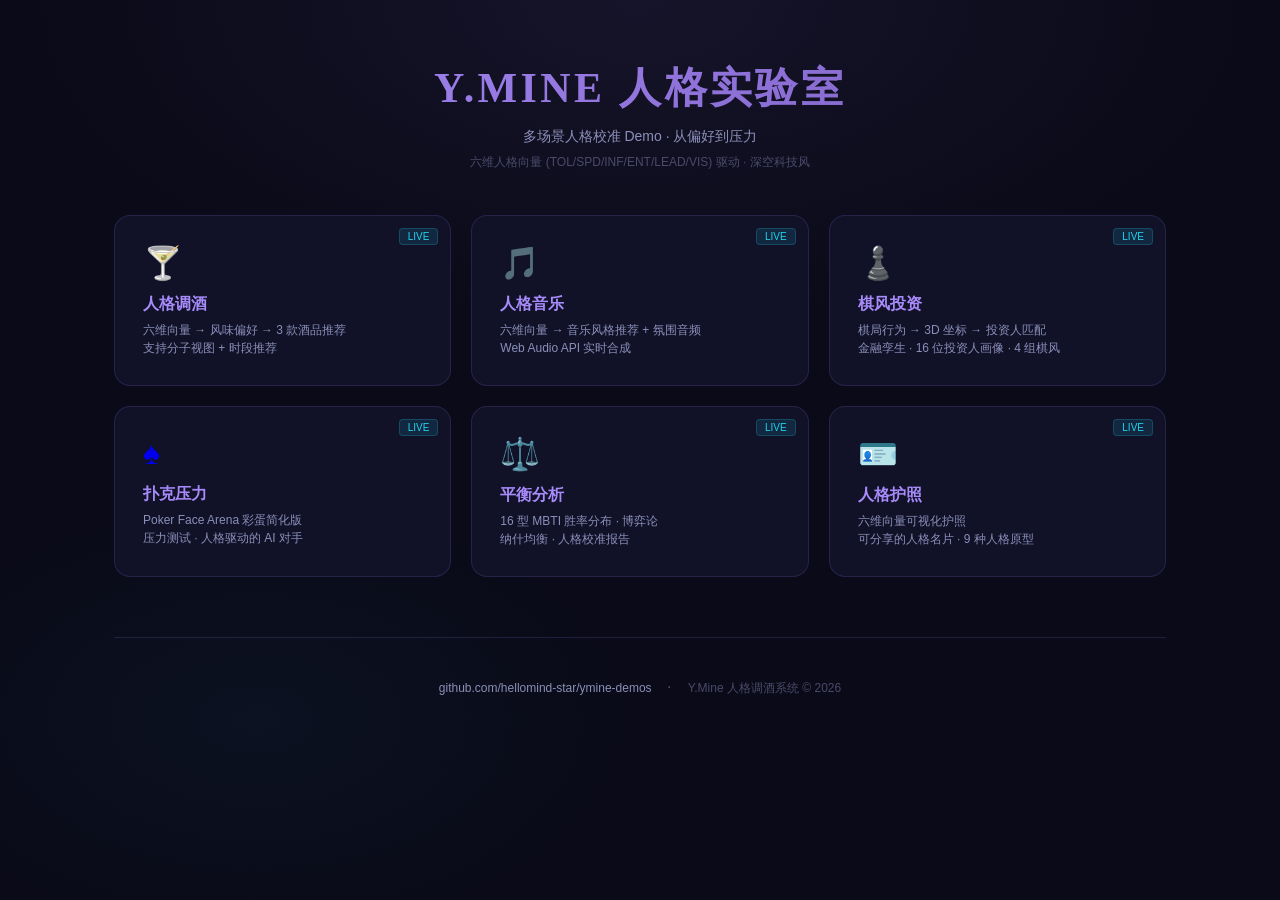
==== index.html @ 880fefec "feat: Y.MINE 人格实验室 Demo 层 — 6 个 Demo 完整实现" ====
<!DOCTYPE html>
<html lang="zh-CN">
<head>
  <meta charset="UTF-8">
  <meta name="viewport" content="width=device-width, initial-scale=1.0">
  <title>Y.MINE 人格实验室</title>
  <link rel="stylesheet" href="shared/styles.css">
  <style>
    .hero {
      text-align: center;
      padding: 60px 0 40px;
    }
    .hero h1 {
      font-family: var(--font-display);
      font-size: 42px;
      letter-spacing: 0.08em;
      margin-bottom: 12px;
    }
    .hero p {
      color: var(--text-secondary);
      font-size: 14px;
      margin-bottom: 4px;
    }
    .demos-grid {
      display: grid;
      grid-template-columns: repeat(3, 1fr);
      gap: 20px;
      padding: 0 0 60px;
    }
    @media (max-width: 768px) {
      .demos-grid { grid-template-columns: 1fr; }
      .hero h1 { font-size: 28px; }
    }
    @media (min-width: 769px) and (max-width: 1024px) {
      .demos-grid { grid-template-columns: repeat(2, 1fr); }
    }
    .demo-card {
      display: block;
      text-decoration: none;
      padding: 28px;
      border-radius: var(--radius-lg);
      background: var(--bg-card);
      border: 1px solid var(--border);
      transition: all var(--transition);
      position: relative;
      overflow: hidden;
      animation: fadeIn 0.5s ease-out;
    }
    .demo-card:hover {
      border-color: var(--purple);
      transform: translateY(-2px);
      box-shadow: 0 8px 24px rgba(167, 139, 250, 0.12);
    }
    .demo-card::before {
      content: '';
      position: absolute;
      top: 0; left: 0; right: 0;
      height: 2px;
      background: linear-gradient(90deg, transparent, var(--purple), transparent);
      opacity: 0;
      transition: opacity var(--transition);
    }
    .demo-card:hover::before { opacity: 1; }
    .demo-card.coming-soon {
      opacity: 0.5;
      pointer-events: none;
    }
    .demo-card .emoji {
      font-size: 32px;
      margin-bottom: 12px;
      display: block;
    }
    .demo-card h3 {
      font-size: 16px;
      margin-bottom: 6px;
      color: var(--purple);
    }
    .demo-card .desc {
      font-size: 12px;
      color: var(--text-secondary);
      line-height: 1.5;
    }
    .demo-card .badge {
      position: absolute;
      top: 12px;
      right: 12px;
      font-size: 10px;
      padding: 2px 8px;
      border-radius: 4px;
      background: rgba(167, 139, 250, 0.12);
      color: var(--purple);
      border: 1px solid rgba(167, 139, 250, 0.2);
    }
    .demo-card .badge-live {
      background: rgba(34, 211, 238, 0.12);
      color: var(--cyan);
      border-color: rgba(34, 211, 238, 0.2);
    }
    footer {
      text-align: center;
      padding: 40px 0;
      border-top: 1px solid var(--border);
    }
    footer a {
      color: var(--text-secondary);
      font-size: 12px;
      text-decoration: none;
      transition: color var(--transition);
    }
    footer a:hover { color: var(--purple); }
  </style>
</head>
<body>
  <div class="container">
    <!-- Hero -->
    <div class="hero">
      <h1 class="text-purple">Y.MINE 人格实验室</h1>
      <p>多场景人格校准 Demo · 从偏好到压力</p>
      <p style="color:var(--text-muted);font-size:12px;margin-top:8px;">
        六维人格向量 (TOL/SPD/INF/ENT/LEAD/VIS) 驱动 · 深空科技风
      </p>
    </div>

    <!-- Demo 网格 -->
    <div class="demos-grid">
      <!-- 人格调酒 · P0 已完成 -->
      <a href="cocktail/" class="demo-card">
        <span class="emoji">🍸</span>
        <span class="badge badge-live">LIVE</span>
        <h3>人格调酒</h3>
        <p class="desc">六维向量 → 风味偏好 → 3 款酒品推荐<br>支持分子视图 + 时段推荐</p>
      </a>

      <!-- 人格音乐 · P0 已完成 -->
      <a href="music/" class="demo-card">
        <span class="emoji">🎵</span>
        <span class="badge badge-live">LIVE</span>
        <h3>人格音乐</h3>
        <p class="desc">六维向量 → 音乐风格推荐 + 氛围音频<br>Web Audio API 实时合成</p>
      </a>

      <!-- 棋风投资 -->
      <a href="chess/" class="demo-card">
        <span class="emoji">♟️</span>
        <span class="badge badge-live">LIVE</span>
        <h3>棋风投资</h3>
        <p class="desc">棋局行为 → 3D 坐标 → 投资人匹配<br>金融孪生 · 16 位投资人画像 · 4 组棋风</p>
      </a>

      <!-- 扑克压力 -->
      <a href="poker/" class="demo-card">
        <span class="emoji">♠️</span>
        <span class="badge badge-live">LIVE</span>
        <h3>扑克压力</h3>
        <p class="desc">Poker Face Arena 彩蛋简化版<br>压力测试 · 人格驱动的 AI 对手</p>
      </a>

      <!-- 平衡分析 -->
      <a href="balance/" class="demo-card">
        <span class="emoji">⚖️</span>
        <span class="badge badge-live">LIVE</span>
        <h3>平衡分析</h3>
        <p class="desc">16 型 MBTI 胜率分布 · 博弈论<br>纳什均衡 · 人格校准报告</p>
      </a>

      <!-- 人格护照 -->
      <a href="passport/" class="demo-card">
        <span class="emoji">🪪</span>
        <span class="badge badge-live">LIVE</span>
        <h3>人格护照</h3>
        <p class="desc">六维向量可视化护照<br>可分享的人格名片 · 9 种人格原型</p>
      </a>
    </div>

    <footer>
      <a href="https://hellomind-star.github.io/ymine-demos/" target="_blank" rel="noopener">
        github.com/hellomind-star/ymine-demos
      </a>
      <span style="color:var(--text-muted);margin:0 12px;">·</span>
      <span style="color:var(--text-muted);font-size:12px;">Y.Mine 人格调酒系统 © 2026</span>
    </footer>
  </div>
</body>
</html>
---- shared/styles.css ----
/* ═════════════════════════════════════════════════════════
   Y.Mine Demos · 全局样式
   深空科技风 · 深空紫 #0a0a18 · 紫 #A78BFA · 霓虹青 #22D3EE · 琥珀金 #FBBF24
   ═════════════════════════════════════════════════════════ */

:root {
  /* 品牌色 */
  --bg-deep: #0a0a18;
  --bg-card: #111128;
  --bg-card-hover: #1a1a3a;
  --purple: #A78BFA;
  --purple-dim: #7C5FBF;
  --purple-dark: #2D1B4E;
  --cyan: #22D3EE;
  --cyan-dim: #0E7490;
  --gold: #FBBF24;
  --gold-dim: #B45309;
  --text-primary: #E8E6FF;
  --text-secondary: #8B8FB8;
  --text-muted: #4A4A6A;
  --border: rgba(167, 139, 250, 0.15);
  --border-gold: rgba(251, 191, 36, 0.25);
  --border-cyan: rgba(34, 211, 238, 0.2);

  /* 字体 */
  --font-display: 'Georgia', 'Noto Serif SC', serif;
  --font-mono: 'SF Mono', 'Fira Code', 'Consolas', monospace;

  /* 间距 */
  --space-xs: 4px;
  --space-sm: 8px;
  --space-md: 16px;
  --space-lg: 24px;
  --space-xl: 40px;

  /* 圆角 */
  --radius-sm: 8px;
  --radius-md: 12px;
  --radius-lg: 16px;
  --radius-xl: 24px;

  /* 过渡 */
  --transition: 0.3s cubic-bezier(0.4, 0, 0.2, 1);
}

* { box-sizing: border-box; margin: 0; padding: 0; }

html, body {
  height: 100%;
  background: var(--bg-deep);
  color: var(--text-primary);
  font-family: -apple-system, BlinkMacSystemFont, 'Segoe UI', 'PingFang SC', 'Microsoft YaHei', sans-serif;
  -webkit-font-smoothing: antialiased;
  overflow-x: hidden;
}

body {
  background: radial-gradient(ellipse 80% 60% at 50% 0%, rgba(167, 139, 250, 0.08) 0%, transparent 60%),
              radial-gradient(ellipse 60% 50% at 20% 80%, rgba(34, 211, 238, 0.04) 0%, transparent 50%),
              var(--bg-deep);
  background-attachment: fixed;
}

/* 滚动条 */
::-webkit-scrollbar { width: 5px; height: 5px; }
::-webkit-scrollbar-track { background: transparent; }
::-webkit-scrollbar-thumb { background: rgba(167, 139, 250, 0.3); border-radius: 3px; }
::-webkit-scrollbar-thumb:hover { background: rgba(167, 139, 250, 0.5); }

::selection { background: rgba(167, 139, 250, 0.3); color: #fff; }

/* ═════════════════════════════════════════════════════════
   通用组件
   ═════════════════════════════════════════════════════════ */

.container {
  max-width: 1100px;
  margin: 0 auto;
  padding: 0 var(--space-lg);
}

/* 磨砂玻璃卡片 */
.glass {
  background: linear-gradient(135deg, rgba(17, 17, 40, 0.8) 0%, rgba(10, 10, 24, 0.9) 100%);
  backdrop-filter: blur(12px) saturate(120%);
  -webkit-backdrop-filter: blur(12px) saturate(120%);
  border: 1px solid var(--border);
  border-radius: var(--radius-lg);
  box-shadow: 0 8px 32px rgba(0, 0, 0, 0.4), inset 0 1px 0 rgba(255, 255, 255, 0.03);
}

.glass-gold {
  border-color: var(--border-gold);
  box-shadow: 0 8px 32px rgba(0, 0, 0, 0.5), 0 0 20px rgba(251, 191, 36, 0.08), inset 0 1px 0 rgba(251, 191, 36, 0.08);
}

/* 按钮 */
.btn {
  display: inline-flex;
  align-items: center;
  justify-content: center;
  gap: var(--space-sm);
  padding: 10px 20px;
  border: 1px solid var(--border);
  border-radius: var(--radius-md);
  background: var(--bg-card);
  color: var(--text-primary);
  font-size: 13px;
  cursor: pointer;
  transition: all var(--transition);
  text-decoration: none;
  user-select: none;
}
.btn:hover {
  border-color: var(--purple);
  background: rgba(167, 139, 250, 0.1);
  box-shadow: 0 0 16px rgba(167, 139, 250, 0.15);
}
.btn-primary {
  background: linear-gradient(135deg, rgba(167, 139, 250, 0.2) 0%, rgba(167, 139, 250, 0.08) 100%);
  border-color: var(--purple);
  color: var(--purple);
}
.btn-primary:hover {
  background: rgba(167, 139, 250, 0.25);
  box-shadow: 0 0 20px rgba(167, 139, 250, 0.25);
}
.btn-gold {
  background: linear-gradient(135deg, rgba(251, 191, 36, 0.15) 0%, rgba(251, 191, 36, 0.05) 100%);
  border-color: var(--gold);
  color: var(--gold);
}
.btn-gold:hover {
  background: rgba(251, 191, 36, 0.2);
  box-shadow: 0 0 20px rgba(251, 191, 36, 0.2);
}

/* 标签 */
.tag {
  display: inline-block;
  padding: 2px 10px;
  border-radius: 999px;
  font-size: 11px;
  border: 1px solid var(--border);
  background: rgba(167, 139, 250, 0.08);
  color: var(--text-secondary);
}
.tag-gold { border-color: rgba(251, 191, 36, 0.3); color: var(--gold); background: rgba(251, 191, 36, 0.08); }
.tag-cyan { border-color: rgba(34, 211, 238, 0.3); color: var(--cyan); background: rgba(34, 211, 238, 0.08); }

/* 滑动条 */
input[type="range"] {
  -webkit-appearance: none;
  appearance: none;
  width: 100%;
  height: 4px;
  border-radius: 2px;
  background: linear-gradient(90deg, var(--purple-dim), var(--purple));
  outline: none;
  cursor: pointer;
}
input[type="range"]::-webkit-slider-thumb {
  -webkit-appearance: none;
  width: 16px; height: 16px;
  border-radius: 50%;
  background: var(--purple);
  border: 2px solid var(--bg-deep);
  box-shadow: 0 0 10px rgba(167, 139, 250, 0.5);
  cursor: pointer;
  transition: transform 0.15s;
}
input[type="range"]::-webkit-slider-thumb:hover { transform: scale(1.2); }

/* 金线分隔 */
.divider {
  height: 1px;
  background: linear-gradient(90deg, transparent, rgba(167, 139, 250, 0.3), transparent);
  border: none;
  margin: var(--space-lg) 0;
}

/* 文字渐变 */
.text-gold {
  background: linear-gradient(135deg, var(--gold), #F59E0B, var(--gold-dim));
  -webkit-background-clip: text;
  background-clip: text;
  -webkit-text-fill-color: transparent;
}
.text-purple {
  background: linear-gradient(135deg, var(--purple), var(--purple-dim));
  -webkit-background-clip: text;
  background-clip: text;
  -webkit-text-fill-color: transparent;
}
.text-cyan {
  background: linear-gradient(135deg, var(--cyan), var(--cyan-dim));
  -webkit-background-clip: text;
  background-clip: text;
  -webkit-text-fill-color: transparent;
}

/* 网格 */
.grid-2 { display: grid; grid-template-columns: repeat(2, 1fr); gap: var(--space-md); }
.grid-3 { display: grid; grid-template-columns: repeat(3, 1fr); gap: var(--space-md); }

@media (max-width: 768px) {
  .grid-2, .grid-3 { grid-template-columns: 1fr; }
  .container { padding: 0 var(--space-md); }
}

/* 动画 */
@keyframes fadeIn {
  from { opacity: 0; transform: translateY(12px); }
  to { opacity: 1; transform: translateY(0); }
}
@keyframes glowPulse {
  0%, 100% { box-shadow: 0 0 12px rgba(167, 139, 250, 0.15); }
  50% { box-shadow: 0 0 24px rgba(167, 139, 250, 0.3); }
}
@keyframes shimmer {
  0% { background-position: -200% 0; }
  100% { background-position: 200% 0; }
}
.animate-in { animation: fadeIn 0.5s ease-out; }
.animate-in-delay { animation: fadeIn 0.5s ease-out 0.15s both; }
.animate-in-delay-2 { animation: fadeIn 0.5s ease-out 0.3s both; }

/* 顶部导航 */
.nav-bar {
  display: flex;
  align-items: center;
  justify-content: space-between;
  padding: var(--space-md) 0;
  border-bottom: 1px solid var(--border);
  margin-bottom: var(--space-xl);
}
.nav-brand {
  font-family: var(--font-display);
  font-size: 18px;
  color: var(--purple);
  text-decoration: none;
  letter-spacing: 0.05em;
}
.nav-back {
  font-size: 12px;
  color: var(--text-secondary);
  text-decoration: none;
  transition: color var(--transition);
}
.nav-back:hover { color: var(--purple); }

/* 字段标签 */
.field-label {
  font-size: 11px;
  color: var(--text-secondary);
  text-transform: uppercase;
  letter-spacing: 0.1em;
  margin-bottom: var(--space-xs);
}
.field-value {
  font-size: 13px;
  font-family: var(--font-mono);
  color: var(--cyan);
}

/* 加载态 */
.loading {
  display: flex;
  align-items: center;
  justify-content: center;
  padding: var(--space-xl);
  color: var(--text-muted);
  font-size: 13px;
}
.loading::before {
  content: '';
  width: 16px; height: 16px;
  border: 2px solid var(--border);
  border-top-color: var(--purple);
  border-radius: 50%;
  animation: spin 0.8s linear infinite;
  margin-right: var(--space-sm);
}
@keyframes spin { to { transform: rotate(360deg); } }
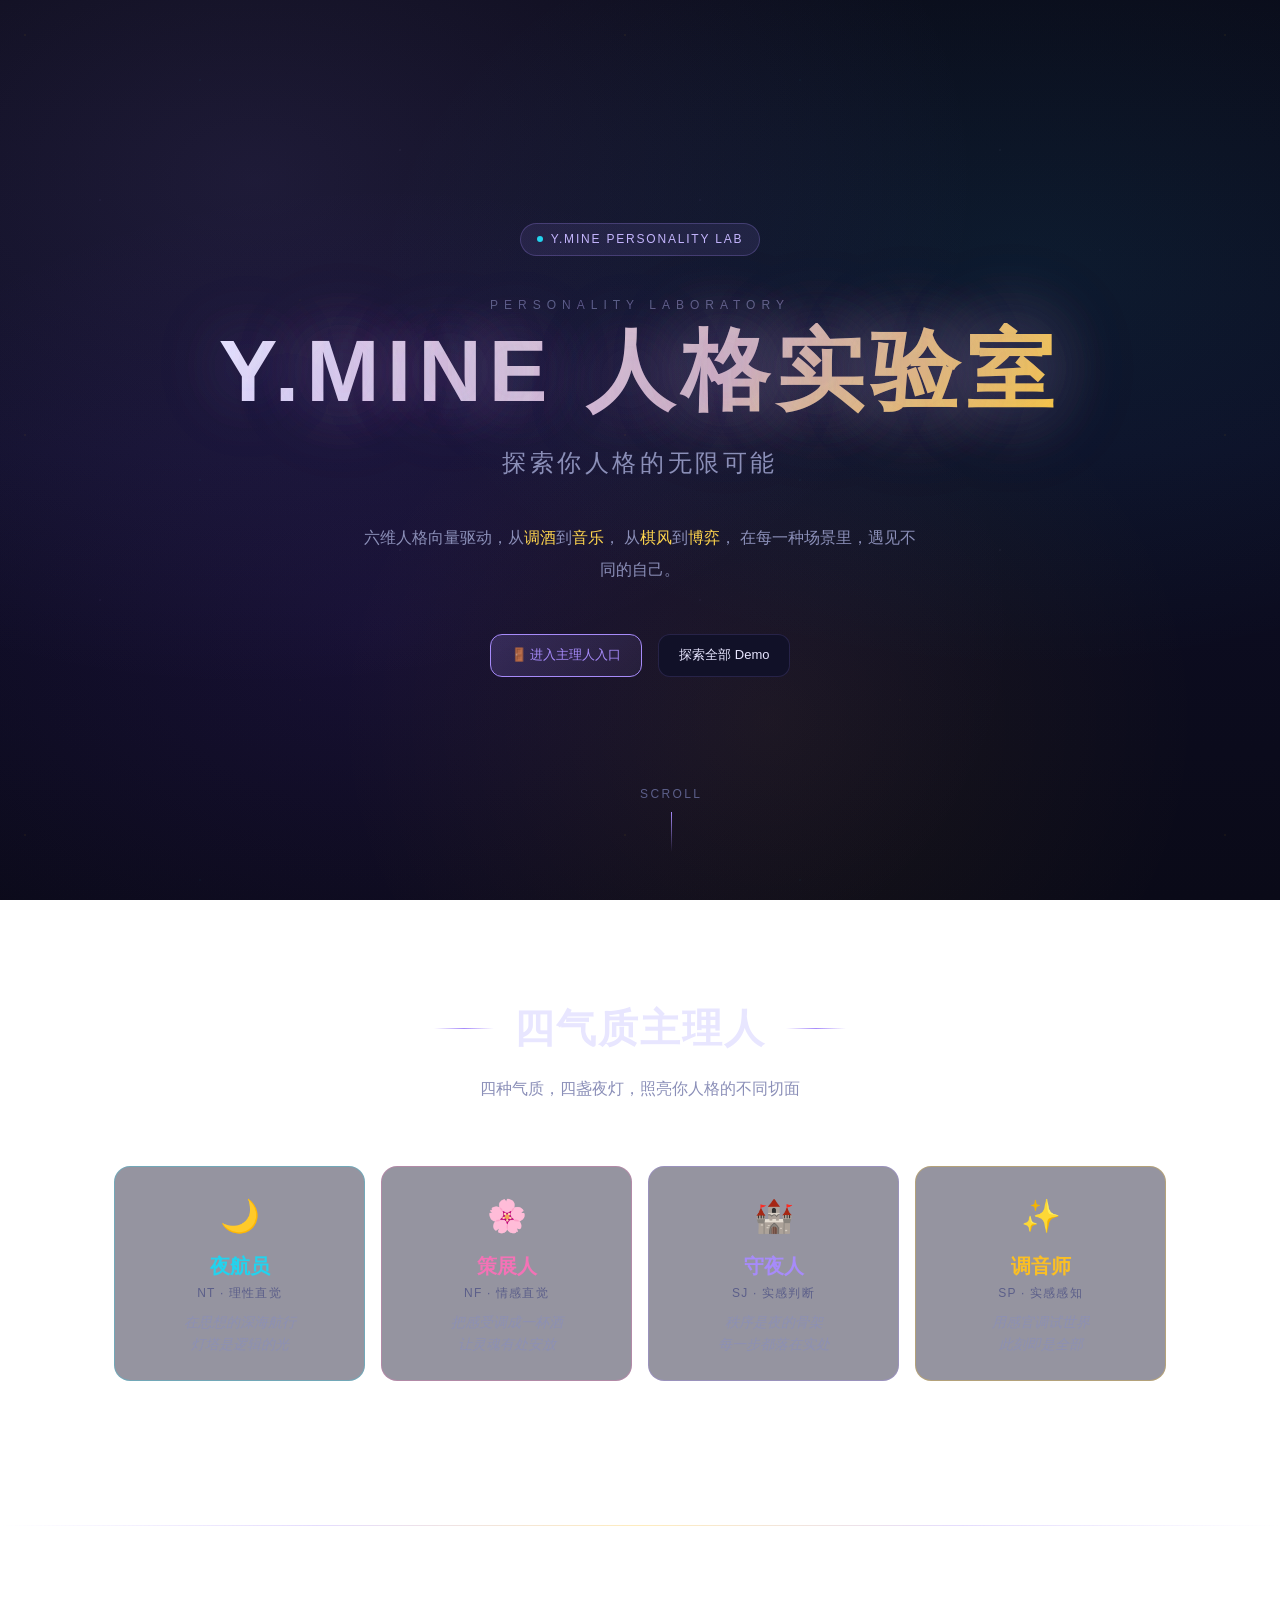
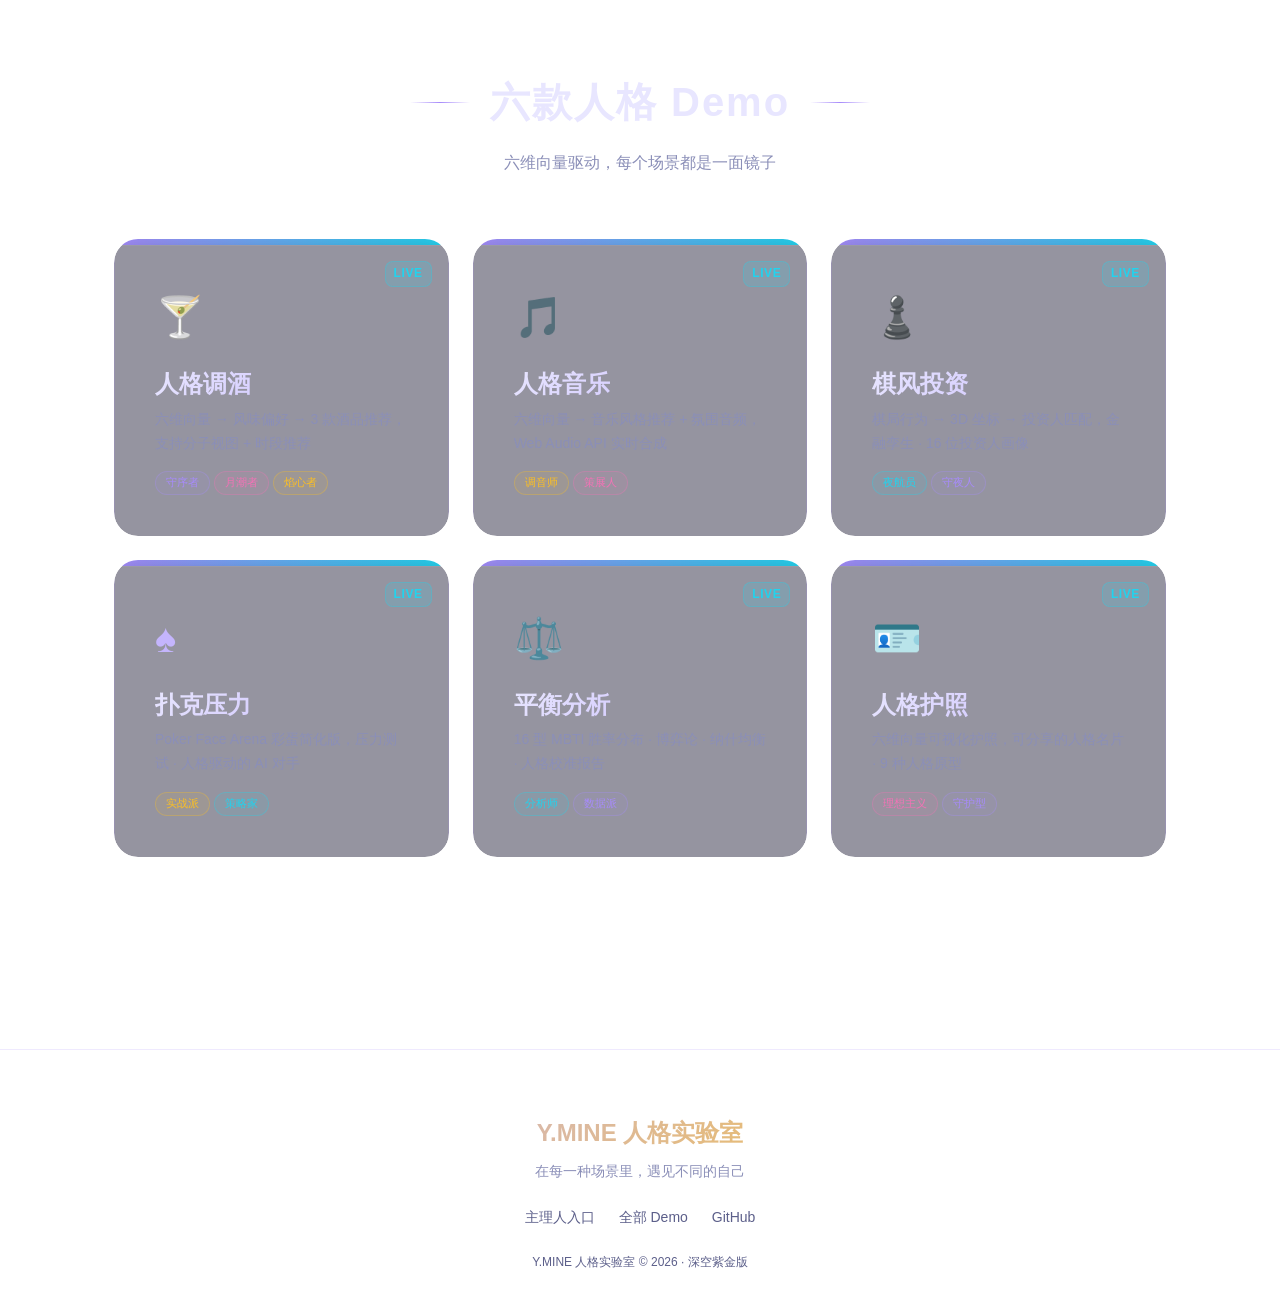
==== commit c9d253c2: "feat: deep-space purple-gold visual system upgrade - shared/styles.css: 1404-line design system (5-l" ====
--- a/index.html
+++ b/index.html
@@ -3,182 +3,537 @@
 <head>
   <meta charset="UTF-8">
   <meta name="viewport" content="width=device-width, initial-scale=1.0">
-  <title>Y.MINE 人格实验室</title>
+  <title>Y.MINE 人格实验室 — 探索你人格的无限可能</title>
+  <meta name="description" content="Y.MINE 人格实验室 - 用调酒、音乐、棋风等趣味方式探索你的人格维度">
   <link rel="stylesheet" href="shared/styles.css">
   <style>
+    /* ---------- Hero 区域 ---------- */
     .hero {
+      min-height: 100vh;
+      display: flex;
+      flex-direction: column;
+      align-items: center;
+      justify-content: center;
+      padding: var(--space-4xl) var(--space-lg);
       text-align: center;
-      padding: 60px 0 40px;
-    }
-    .hero h1 {
-      font-family: var(--font-display);
-      font-size: 42px;
-      letter-spacing: 0.08em;
-      margin-bottom: 12px;
-    }
-    .hero p {
+      position: relative;
+    }
+
+    .hero-badge {
+      display: inline-flex;
+      align-items: center;
+      gap: 8px;
+      padding: 6px 16px;
+      background: rgba(167, 139, 250, 0.1);
+      border: 1px solid rgba(167, 139, 250, 0.25);
+      border-radius: var(--radius-full);
+      font-size: var(--fs-micro);
+      color: var(--primary-purple-light);
+      letter-spacing: 0.15em;
+      margin-bottom: var(--space-xl);
+      animation: fadeInUp 0.8s ease;
+    }
+
+    .hero-badge-dot {
+      width: 6px;
+      height: 6px;
+      background: var(--neon-cyan);
+      border-radius: 50%;
+      animation: pulse-glow 2s ease-in-out infinite;
+    }
+
+    .hero-title-wrap {
+      margin-bottom: var(--space-lg);
+      animation: fadeInUp 0.8s ease 0.1s both;
+    }
+
+    .hero-title-en {
+      font-size: var(--fs-micro);
+      letter-spacing: 0.5em;
+      color: var(--text-muted);
+      margin-bottom: var(--space-sm);
+      text-transform: uppercase;
+    }
+
+    .hero-subtitle {
+      animation: fadeInUp 0.8s ease 0.2s both;
+      max-width: 500px;
+      margin: 0 auto var(--space-xl);
+      font-size: var(--fs-h3);
+      font-weight: var(--fw-light);
       color: var(--text-secondary);
-      font-size: 14px;
-      margin-bottom: 4px;
-    }
+      letter-spacing: 0.15em;
+    }
+
+    .hero-narrative {
+      font-size: var(--fs-body);
+      color: var(--text-secondary);
+      max-width: 560px;
+      line-height: 2;
+      margin-bottom: var(--space-2xl);
+      animation: fadeInUp 0.8s ease 0.3s both;
+    }
+
+    .hero-narrative em {
+      font-style: normal;
+      color: var(--amber-gold-light);
+    }
+
+    .hero-cta-group {
+      display: flex;
+      gap: var(--space-md);
+      flex-wrap: wrap;
+      justify-content: center;
+      animation: fadeInUp 0.8s ease 0.4s both;
+    }
+
+    .hero-scroll-hint {
+      position: absolute;
+      bottom: var(--space-2xl);
+      left: 50%;
+      transform: translateX(-50%);
+      display: flex;
+      flex-direction: column;
+      align-items: center;
+      gap: var(--space-sm);
+      color: var(--text-muted);
+      font-size: var(--fs-micro);
+      letter-spacing: 0.2em;
+      animation: fadeInUp 0.8s ease 0.6s both, float 3s ease-in-out 1.4s infinite;
+    }
+
+    .hero-scroll-hint::after {
+      content: '';
+      width: 1px;
+      height: 40px;
+      background: linear-gradient(180deg, var(--primary-purple), transparent);
+    }
+
+    /* ---------- Demo 网格 ---------- */
+    .demos-section {
+      padding: var(--space-4xl) 0;
+    }
+
     .demos-grid {
       display: grid;
       grid-template-columns: repeat(3, 1fr);
-      gap: 20px;
-      padding: 0 0 60px;
-    }
-    @media (max-width: 768px) {
+      gap: var(--space-lg);
+    }
+
+    @media (max-width: 1024px) {
+      .demos-grid { grid-template-columns: repeat(2, 1fr); }
+    }
+
+    @media (max-width: 640px) {
       .demos-grid { grid-template-columns: 1fr; }
-      .hero h1 { font-size: 28px; }
-    }
-    @media (min-width: 769px) and (max-width: 1024px) {
-      .demos-grid { grid-template-columns: repeat(2, 1fr); }
-    }
+    }
+
     .demo-card {
+      position: relative;
       display: block;
       text-decoration: none;
-      padding: 28px;
+      border-radius: var(--radius-xl);
+      overflow: hidden;
+      transition: all var(--transition-base);
+      animation: fadeInUp 0.6s ease both;
+    }
+
+    .demo-card:nth-child(1) { animation-delay: 0.1s; }
+    .demo-card:nth-child(2) { animation-delay: 0.15s; }
+    .demo-card:nth-child(3) { animation-delay: 0.2s; }
+    .demo-card:nth-child(4) { animation-delay: 0.25s; }
+    .demo-card:nth-child(5) { animation-delay: 0.3s; }
+    .demo-card:nth-child(6) { animation-delay: 0.35s; }
+
+    .demo-card:hover {
+      transform: translateY(-6px);
+    }
+
+    .demo-card-top {
+      height: 6px;
+      background: linear-gradient(90deg, var(--primary-purple), var(--neon-cyan));
+    }
+
+    .demo-card-body {
+      padding: var(--space-xl);
+      background: var(--glass-bg);
+      backdrop-filter: blur(var(--glass-blur));
+      -webkit-backdrop-filter: blur(var(--glass-blur));
+      border: 1px solid var(--glass-border);
+      border-top: none;
+      border-radius: 0 0 var(--radius-xl) var(--radius-xl);
+      box-shadow:
+        inset 0 1px 0 rgba(255, 255, 255, 0.05),
+        0 8px 32px rgba(0, 0, 0, 0.3);
+      transition: all var(--transition-base);
+      height: 100%;
+    }
+
+    .demo-card:hover .demo-card-body {
+      border-color: rgba(167, 139, 250, 0.35);
+      box-shadow:
+        inset 0 1px 0 rgba(255, 255, 255, 0.08),
+        0 20px 50px rgba(0, 0, 0, 0.4),
+        0 0 40px rgba(167, 139, 250, 0.12);
+    }
+
+    .demo-emoji {
+      font-size: 2.5rem;
+      margin-bottom: var(--space-md);
+      display: block;
+      transition: transform var(--transition-bounce);
+    }
+
+    .demo-card:hover .demo-emoji {
+      transform: scale(1.1) rotate(-5deg);
+    }
+
+    .demo-name {
+      font-size: var(--fs-h3);
+      font-weight: var(--fw-bold);
+      margin-bottom: var(--space-xs);
+      background: linear-gradient(135deg, var(--text-primary), var(--primary-purple-light));
+      -webkit-background-clip: text;
+      background-clip: text;
+      -webkit-text-fill-color: transparent;
+    }
+
+    .demo-description {
+      font-size: var(--fs-small);
+      color: var(--text-secondary);
+      line-height: 1.7;
+      margin-bottom: var(--space-md);
+    }
+
+    .demo-tags {
+      display: flex;
+      flex-wrap: wrap;
+      gap: var(--space-xs);
+    }
+
+    .demo-badge {
+      position: absolute;
+      top: var(--space-md);
+      right: var(--space-md);
+      font-size: var(--fs-micro);
+      padding: 2px 8px;
+      border-radius: var(--radius-sm);
+      font-weight: var(--fw-semibold);
+      letter-spacing: 0.05em;
+    }
+
+    .demo-badge-live {
+      background: rgba(34, 211, 238, 0.15);
+      color: var(--neon-cyan);
+      border: 1px solid rgba(34, 211, 238, 0.3);
+    }
+
+    /* ---------- 气质四象限 ---------- */
+    .temperaments-section {
+      padding: var(--space-4xl) 0;
+      position: relative;
+    }
+
+    .temp-grid {
+      display: grid;
+      grid-template-columns: repeat(4, 1fr);
+      gap: var(--space-md);
+    }
+
+    @media (max-width: 768px) {
+      .temp-grid { grid-template-columns: repeat(2, 1fr); }
+    }
+
+    .temp-card {
+      padding: var(--space-lg);
       border-radius: var(--radius-lg);
-      background: var(--bg-card);
-      border: 1px solid var(--border);
-      transition: all var(--transition);
+      text-align: center;
+      transition: all var(--transition-base);
       position: relative;
       overflow: hidden;
-      animation: fadeIn 0.5s ease-out;
-    }
-    .demo-card:hover {
-      border-color: var(--purple);
-      transform: translateY(-2px);
-      box-shadow: 0 8px 24px rgba(167, 139, 250, 0.12);
-    }
-    .demo-card::before {
-      content: '';
-      position: absolute;
-      top: 0; left: 0; right: 0;
-      height: 2px;
-      background: linear-gradient(90deg, transparent, var(--purple), transparent);
-      opacity: 0;
-      transition: opacity var(--transition);
-    }
-    .demo-card:hover::before { opacity: 1; }
-    .demo-card.coming-soon {
-      opacity: 0.5;
-      pointer-events: none;
-    }
-    .demo-card .emoji {
-      font-size: 32px;
-      margin-bottom: 12px;
-      display: block;
-    }
-    .demo-card h3 {
-      font-size: 16px;
-      margin-bottom: 6px;
-      color: var(--purple);
-    }
-    .demo-card .desc {
-      font-size: 12px;
+      background: var(--glass-bg);
+      backdrop-filter: blur(var(--glass-blur));
+      -webkit-backdrop-filter: blur(var(--glass-blur));
+      border: 1px solid var(--glass-border);
+    }
+
+    .temp-card:hover {
+      transform: translateY(-4px);
+    }
+
+    .temp-card.nt { border-color: rgba(34, 211, 238, 0.3); }
+    .temp-card.nt:hover { box-shadow: 0 0 30px rgba(34, 211, 238, 0.15); }
+    .temp-card.nf { border-color: rgba(244, 114, 182, 0.3); }
+    .temp-card.nf:hover { box-shadow: 0 0 30px rgba(244, 114, 182, 0.15); }
+    .temp-card.sj { border-color: rgba(167, 139, 250, 0.3); }
+    .temp-card.sj:hover { box-shadow: 0 0 30px rgba(167, 139, 250, 0.15); }
+    .temp-card.sp { border-color: rgba(251, 191, 36, 0.3); }
+    .temp-card.sp:hover { box-shadow: 0 0 30px rgba(251, 191, 36, 0.15); }
+
+    .temp-emoji {
+      font-size: 2rem;
+      margin-bottom: var(--space-sm);
+    }
+
+    .temp-name {
+      font-size: var(--fs-h4);
+      font-weight: var(--fw-bold);
+      margin-bottom: 2px;
+    }
+
+    .temp-card.nt .temp-name { color: var(--nt-color); }
+    .temp-card.nf .temp-name { color: var(--nf-color); }
+    .temp-card.sj .temp-name { color: var(--sj-color); }
+    .temp-card.sp .temp-name { color: var(--sp-color); }
+
+    .temp-role {
+      font-size: var(--fs-micro);
+      color: var(--text-muted);
+      letter-spacing: 0.1em;
+    }
+
+    .temp-poem {
+      font-size: var(--fs-small);
       color: var(--text-secondary);
-      line-height: 1.5;
-    }
-    .demo-card .badge {
-      position: absolute;
-      top: 12px;
-      right: 12px;
-      font-size: 10px;
-      padding: 2px 8px;
-      border-radius: 4px;
-      background: rgba(167, 139, 250, 0.12);
-      color: var(--purple);
-      border: 1px solid rgba(167, 139, 250, 0.2);
-    }
-    .demo-card .badge-live {
-      background: rgba(34, 211, 238, 0.12);
-      color: var(--cyan);
-      border-color: rgba(34, 211, 238, 0.2);
-    }
-    footer {
+      margin-top: var(--space-sm);
+      line-height: 1.6;
+      font-style: italic;
+      opacity: 0.8;
+    }
+
+    /* ---------- 页脚 ---------- */
+    .site-footer {
+      padding: var(--space-3xl) 0 var(--space-xl);
+      border-top: 1px solid var(--glass-border);
       text-align: center;
-      padding: 40px 0;
-      border-top: 1px solid var(--border);
-    }
-    footer a {
+      margin-top: var(--space-4xl);
+    }
+
+    .footer-brand {
+      font-size: var(--fs-h3);
+      font-weight: var(--fw-bold);
+      background: linear-gradient(135deg, var(--primary-purple-light), var(--amber-gold));
+      -webkit-background-clip: text;
+      background-clip: text;
+      -webkit-text-fill-color: transparent;
+      margin-bottom: var(--space-sm);
+    }
+
+    .footer-tagline {
+      font-size: var(--fs-small);
       color: var(--text-secondary);
-      font-size: 12px;
-      text-decoration: none;
-      transition: color var(--transition);
-    }
-    footer a:hover { color: var(--purple); }
+      margin-bottom: var(--space-lg);
+    }
+
+    .footer-links {
+      display: flex;
+      justify-content: center;
+      gap: var(--space-lg);
+      margin-bottom: var(--space-lg);
+      flex-wrap: wrap;
+    }
+
+    .footer-link {
+      font-size: var(--fs-small);
+      color: var(--text-muted);
+      transition: color var(--transition-fast);
+    }
+
+    .footer-link:hover {
+      color: var(--primary-purple-light);
+    }
+
+    .footer-copyright {
+      font-size: var(--fs-micro);
+      color: var(--text-muted);
+    }
   </style>
 </head>
 <body>
-  <div class="container">
-    <!-- Hero -->
-    <div class="hero">
-      <h1 class="text-purple">Y.MINE 人格实验室</h1>
-      <p>多场景人格校准 Demo · 从偏好到压力</p>
-      <p style="color:var(--text-muted);font-size:12px;margin-top:8px;">
-        六维人格向量 (TOL/SPD/INF/ENT/LEAD/VIS) 驱动 · 深空科技风
-      </p>
-    </div>
-
-    <!-- Demo 网格 -->
-    <div class="demos-grid">
-      <!-- 人格调酒 · P0 已完成 -->
-      <a href="cocktail/" class="demo-card">
-        <span class="emoji">🍸</span>
-        <span class="badge badge-live">LIVE</span>
-        <h3>人格调酒</h3>
-        <p class="desc">六维向量 → 风味偏好 → 3 款酒品推荐<br>支持分子视图 + 时段推荐</p>
-      </a>
-
-      <!-- 人格音乐 · P0 已完成 -->
-      <a href="music/" class="demo-card">
-        <span class="emoji">🎵</span>
-        <span class="badge badge-live">LIVE</span>
-        <h3>人格音乐</h3>
-        <p class="desc">六维向量 → 音乐风格推荐 + 氛围音频<br>Web Audio API 实时合成</p>
-      </a>
-
-      <!-- 棋风投资 -->
-      <a href="chess/" class="demo-card">
-        <span class="emoji">♟️</span>
-        <span class="badge badge-live">LIVE</span>
-        <h3>棋风投资</h3>
-        <p class="desc">棋局行为 → 3D 坐标 → 投资人匹配<br>金融孪生 · 16 位投资人画像 · 4 组棋风</p>
-      </a>
-
-      <!-- 扑克压力 -->
-      <a href="poker/" class="demo-card">
-        <span class="emoji">♠️</span>
-        <span class="badge badge-live">LIVE</span>
-        <h3>扑克压力</h3>
-        <p class="desc">Poker Face Arena 彩蛋简化版<br>压力测试 · 人格驱动的 AI 对手</p>
-      </a>
-
-      <!-- 平衡分析 -->
-      <a href="balance/" class="demo-card">
-        <span class="emoji">⚖️</span>
-        <span class="badge badge-live">LIVE</span>
-        <h3>平衡分析</h3>
-        <p class="desc">16 型 MBTI 胜率分布 · 博弈论<br>纳什均衡 · 人格校准报告</p>
-      </a>
-
-      <!-- 人格护照 -->
-      <a href="passport/" class="demo-card">
-        <span class="emoji">🪪</span>
-        <span class="badge badge-live">LIVE</span>
-        <h3>人格护照</h3>
-        <p class="desc">六维向量可视化护照<br>可分享的人格名片 · 9 种人格原型</p>
-      </a>
-    </div>
-
-    <footer>
-      <a href="https://hellomind-star.github.io/ymine-demos/" target="_blank" rel="noopener">
-        github.com/hellomind-star/ymine-demos
-      </a>
-      <span style="color:var(--text-muted);margin:0 12px;">·</span>
-      <span style="color:var(--text-muted);font-size:12px;">Y.Mine 人格调酒系统 © 2026</span>
-    </footer>
-  </div>
+  <!-- Hero 区域 -->
+  <section class="hero">
+    <div class="hero-badge">
+      <span class="hero-badge-dot"></span>
+      Y.MINE PERSONALITY LAB
+    </div>
+
+    <div class="hero-title-wrap">
+      <div class="hero-title-en">Personality Laboratory</div>
+      <h1 class="hero-title" data-text="Y.MINE 人格实验室">Y.MINE 人格实验室</h1>
+    </div>
+
+    <p class="hero-subtitle">探索你人格的无限可能</p>
+
+    <p class="hero-narrative">
+      六维人格向量驱动，从<em>调酒</em>到<em>音乐</em>，
+      从<em>棋风</em>到<em>博弈</em>，
+      在每一种场景里，遇见不同的自己。
+    </p>
+
+    <div class="hero-cta-group">
+      <a href="host-intro/" class="btn btn-primary btn-shimmer">🚪 进入主理人入口</a>
+      <a href="#demos" class="btn btn-ghost">探索全部 Demo</a>
+    </div>
+
+    <div class="hero-scroll-hint">
+      SCROLL
+    </div>
+  </section>
+
+  <!-- 气质四象限 -->
+  <section class="temperaments-section">
+    <div class="container">
+      <div class="section-header">
+        <h2 class="section-title">四气质主理人</h2>
+        <p class="section-desc">四种气质，四盏夜灯，照亮你人格的不同切面</p>
+      </div>
+
+      <div class="temp-grid">
+        <div class="temp-card nt">
+          <div class="temp-emoji">🌙</div>
+          <div class="temp-name">夜航员</div>
+          <div class="temp-role">NT · 理性直觉</div>
+          <div class="temp-poem">在思想的深海航行<br>灯塔是逻辑的光</div>
+        </div>
+        <div class="temp-card nf">
+          <div class="temp-emoji">🌸</div>
+          <div class="temp-name">策展人</div>
+          <div class="temp-role">NF · 情感直觉</div>
+          <div class="temp-poem">把感受调成一杯酒<br>让灵魂有处安放</div>
+        </div>
+        <div class="temp-card sj">
+          <div class="temp-emoji">🏰</div>
+          <div class="temp-name">守夜人</div>
+          <div class="temp-role">SJ · 实感判断</div>
+          <div class="temp-poem">秩序是夜的骨架<br>每一步都落在实处</div>
+        </div>
+        <div class="temp-card sp">
+          <div class="temp-emoji">✨</div>
+          <div class="temp-name">调音师</div>
+          <div class="temp-role">SP · 实感感知</div>
+          <div class="temp-poem">用感官调试世界<br>此刻即是全部</div>
+        </div>
+      </div>
+    </div>
+  </section>
+
+  <div class="divider-gradient"></div>
+
+  <!-- Demo 网格 -->
+  <section class="demos-section" id="demos">
+    <div class="container">
+      <div class="section-header">
+        <h2 class="section-title">六款人格 Demo</h2>
+        <p class="section-desc">六维向量驱动，每个场景都是一面镜子</p>
+      </div>
+
+      <div class="demos-grid">
+        <!-- 人格调酒 -->
+        <a href="cocktail/" class="demo-card shimmer">
+          <div class="demo-card-top"></div>
+          <div class="demo-card-body">
+            <span class="demo-badge demo-badge-live">LIVE</span>
+            <span class="demo-emoji">🍸</span>
+            <h3 class="demo-name">人格调酒</h3>
+            <p class="demo-description">六维向量 → 风味偏好 → 3 款酒品推荐，支持分子视图 + 时段推荐</p>
+            <div class="demo-tags">
+              <span class="tag tag-sj">守序者</span>
+              <span class="tag tag-nf">月潮者</span>
+              <span class="tag tag-sp">焰心者</span>
+            </div>
+          </div>
+        </a>
+
+        <!-- 人格音乐 -->
+        <a href="music/" class="demo-card shimmer">
+          <div class="demo-card-top"></div>
+          <div class="demo-card-body">
+            <span class="demo-badge demo-badge-live">LIVE</span>
+            <span class="demo-emoji">🎵</span>
+            <h3 class="demo-name">人格音乐</h3>
+            <p class="demo-description">六维向量 → 音乐风格推荐 + 氛围音频，Web Audio API 实时合成</p>
+            <div class="demo-tags">
+              <span class="tag tag-sp">调音师</span>
+              <span class="tag tag-nf">策展人</span>
+            </div>
+          </div>
+        </a>
+
+        <!-- 棋风投资 -->
+        <a href="chess/" class="demo-card shimmer">
+          <div class="demo-card-top"></div>
+          <div class="demo-card-body">
+            <span class="demo-badge demo-badge-live">LIVE</span>
+            <span class="demo-emoji">♟️</span>
+            <h3 class="demo-name">棋风投资</h3>
+            <p class="demo-description">棋局行为 → 3D 坐标 → 投资人匹配，金融孪生 · 16 位投资人画像</p>
+            <div class="demo-tags">
+              <span class="tag tag-nt">夜航员</span>
+              <span class="tag tag-sj">守夜人</span>
+            </div>
+          </div>
+        </a>
+
+        <!-- 扑克压力 -->
+        <a href="poker/" class="demo-card shimmer">
+          <div class="demo-card-top"></div>
+          <div class="demo-card-body">
+            <span class="demo-badge demo-badge-live">LIVE</span>
+            <span class="demo-emoji">♠️</span>
+            <h3 class="demo-name">扑克压力</h3>
+            <p class="demo-description">Poker Face Arena 彩蛋简化版，压力测试 · 人格驱动的 AI 对手</p>
+            <div class="demo-tags">
+              <span class="tag tag-sp">实战派</span>
+              <span class="tag tag-nt">策略家</span>
+            </div>
+          </div>
+        </a>
+
+        <!-- 平衡分析 -->
+        <a href="balance/" class="demo-card shimmer">
+          <div class="demo-card-top"></div>
+          <div class="demo-card-body">
+            <span class="demo-badge demo-badge-live">LIVE</span>
+            <span class="demo-emoji">⚖️</span>
+            <h3 class="demo-name">平衡分析</h3>
+            <p class="demo-description">16 型 MBTI 胜率分布 · 博弈论 · 纳什均衡 · 人格校准报告</p>
+            <div class="demo-tags">
+              <span class="tag tag-nt">分析师</span>
+              <span class="tag tag-sj">数据派</span>
+            </div>
+          </div>
+        </a>
+
+        <!-- 人格护照 -->
+        <a href="passport/" class="demo-card shimmer">
+          <div class="demo-card-top"></div>
+          <div class="demo-card-body">
+            <span class="demo-badge demo-badge-live">LIVE</span>
+            <span class="demo-emoji">🪪</span>
+            <h3 class="demo-name">人格护照</h3>
+            <p class="demo-description">六维向量可视化护照，可分享的人格名片 · 9 种人格原型</p>
+            <div class="demo-tags">
+              <span class="tag tag-nf">理想主义</span>
+              <span class="tag tag-sj">守护型</span>
+            </div>
+          </div>
+        </a>
+      </div>
+    </div>
+  </section>
+
+  <!-- 页脚 -->
+  <footer class="site-footer">
+    <div class="container">
+      <div class="footer-brand">Y.MINE 人格实验室</div>
+      <div class="footer-tagline">在每一种场景里，遇见不同的自己</div>
+      <div class="footer-links">
+        <a href="host-intro/" class="footer-link">主理人入口</a>
+        <a href="#demos" class="footer-link">全部 Demo</a>
+        <a href="https://github.com/HelloMInd-star/ymine-demos" target="_blank" rel="noopener" class="footer-link">GitHub</a>
+      </div>
+      <div class="footer-copyright">Y.MINE 人格实验室 © 2026 · 深空紫金版</div>
+    </div>
+  </footer>
 </body>
-</html>+</html>
--- a/shared/styles.css
+++ b/shared/styles.css
@@ -1,10 +1,12 @@
 /* ═════════════════════════════════════════════════════════
-   Y.Mine Demos · 全局样式
-   深空科技风 · 深空紫 #0a0a18 · 紫 #A78BFA · 霓虹青 #22D3EE · 琥珀金 #FBBF24
+   Y.MINE 人格实验室 · 全局视觉系统 v2.0 (向下兼容版)
+   风格：深空紫金 + 磨砂玻璃 + 金辉标题 + 粒子星空 + 暗夜科技感
+   —— 保留所有旧版 CSS 变量与类名，融入新版视觉增强
    ═════════════════════════════════════════════════════════ */
 
+/* ---------- CSS 变量与设计令牌 ---------- */
 :root {
-  /* 品牌色 */
+  /* === 旧版品牌色 (完全保留，值升级优化) === */
   --bg-deep: #0a0a18;
   --bg-card: #111128;
   --bg-card-hover: #1a1a3a;
@@ -15,86 +17,285 @@
   --cyan-dim: #0E7490;
   --gold: #FBBF24;
   --gold-dim: #B45309;
+
+  /* === 旧版文字色 (完全保留) === */
   --text-primary: #E8E6FF;
   --text-secondary: #8B8FB8;
-  --text-muted: #4A4A6A;
+  --text-muted: #5C5F8A;
+
+  /* === 旧版边框色 (完全保留) === */
   --border: rgba(167, 139, 250, 0.15);
   --border-gold: rgba(251, 191, 36, 0.25);
   --border-cyan: rgba(34, 211, 238, 0.2);
 
-  /* 字体 */
+  /* === 旧版字体 (完全保留) === */
   --font-display: 'Georgia', 'Noto Serif SC', serif;
   --font-mono: 'SF Mono', 'Fira Code', 'Consolas', monospace;
 
-  /* 间距 */
+  /* === 旧版间距 (完全保留) === */
   --space-xs: 4px;
   --space-sm: 8px;
   --space-md: 16px;
   --space-lg: 24px;
   --space-xl: 40px;
 
-  /* 圆角 */
+  /* === 旧版圆角 (完全保留) === */
   --radius-sm: 8px;
   --radius-md: 12px;
   --radius-lg: 16px;
   --radius-xl: 24px;
 
-  /* 过渡 */
+  /* === 旧版过渡 (完全保留) === */
   --transition: 0.3s cubic-bezier(0.4, 0, 0.2, 1);
-}
-
-* { box-sizing: border-box; margin: 0; padding: 0; }
+
+  /* === 新版新增：品牌色扩展 === */
+  --bg-deep-2: #0d0d24;
+  --primary-purple: #A78BFA;
+  --primary-purple-light: #C4B5FD;
+  --primary-purple-dark: #7C3AED;
+  --neon-cyan: #22D3EE;
+  --neon-cyan-light: #67E8F9;
+  --amber-gold: #FBBF24;
+  --amber-gold-light: #FCD34D;
+  --amber-gold-dark: #D97706;
+  --text-inverse: #0a0a18;
+
+  /* === 新版新增：四气质专属色 === */
+  --nt-color: #22D3EE;       /* 夜航员 - 霓虹青 */
+  --nt-color-glow: rgba(34, 211, 238, 0.4);
+  --nt-color-bg: rgba(34, 211, 238, 0.08);
+  --nf-color: #F472B6;       /* 策展人 - 玫瑰粉 */
+  --nf-color-glow: rgba(244, 114, 182, 0.4);
+  --nf-color-bg: rgba(244, 114, 182, 0.08);
+  --sj-color: #A78BFA;       /* 守夜人 - 典雅紫 */
+  --sj-color-glow: rgba(167, 139, 250, 0.4);
+  --sj-color-bg: rgba(167, 139, 250, 0.08);
+  --sp-color: #FBBF24;       /* 调音师 - 琥珀金 */
+  --sp-color-glow: rgba(251, 191, 36, 0.4);
+  --sp-color-bg: rgba(251, 191, 36, 0.08);
+
+  /* === 新版新增：玻璃质感 === */
+  --glass-bg: rgba(20, 18, 45, 0.45);
+  --glass-bg-strong: rgba(20, 18, 45, 0.7);
+  --glass-border: rgba(167, 139, 250, 0.18);
+  --glass-border-light: rgba(232, 230, 255, 0.1);
+  --glass-blur: 20px;
+  --glass-blur-strong: 40px;
+
+  /* === 新版新增：阴影 === */
+  --shadow-glow-purple: 0 0 40px rgba(167, 139, 250, 0.2);
+  --shadow-glow-gold: 0 0 40px rgba(251, 191, 36, 0.15);
+  --shadow-glow-cyan: 0 0 40px rgba(34, 211, 238, 0.2);
+  --shadow-card: 0 8px 32px rgba(0, 0, 0, 0.4);
+  --shadow-card-hover: 0 20px 60px rgba(0, 0, 0, 0.5);
+
+  /* === 新版新增：9级字体大小 === */
+  --fs-hero: clamp(2.5rem, 8vw, 5.5rem);
+  --fs-display: clamp(2rem, 5vw, 3.5rem);
+  --fs-h1: clamp(1.75rem, 4vw, 2.5rem);
+  --fs-h2: clamp(1.5rem, 3vw, 2rem);
+  --fs-h3: clamp(1.25rem, 2.5vw, 1.5rem);
+  --fs-h4: clamp(1.1rem, 2vw, 1.25rem);
+  --fs-body: clamp(0.95rem, 1.5vw, 1rem);
+  --fs-small: clamp(0.8rem, 1.2vw, 0.875rem);
+  --fs-micro: clamp(0.7rem, 1vw, 0.75rem);
+
+  /* === 新版新增：字重 === */
+  --fw-light: 300;
+  --fw-regular: 400;
+  --fw-medium: 500;
+  --fw-semibold: 600;
+  --fw-bold: 700;
+  --fw-black: 900;
+
+  /* === 新版新增：扩展间距 === */
+  --space-2xl: 3rem;
+  --space-3xl: 4rem;
+  --space-4xl: 6rem;
+
+  /* === 新版新增：扩展圆角 === */
+  --radius-full: 9999px;
+
+  /* === 新版新增：扩展过渡 === */
+  --transition-fast: 0.15s cubic-bezier(0.4, 0, 0.2, 1);
+  --transition-base: 0.3s cubic-bezier(0.4, 0, 0.2, 1);
+  --transition-slow: 0.6s cubic-bezier(0.4, 0, 0.2, 1);
+  --transition-bounce: 0.5s cubic-bezier(0.34, 1.56, 0.64, 1);
+
+  /* === 新版新增：容器宽度 === */
+  --container-max: 1280px;
+  --container-narrow: 960px;
+}
+
+/* ---------- 重置与基础 ---------- */
+*, *::before, *::after {
+  box-sizing: border-box;
+  margin: 0;
+  padding: 0;
+}
+
+html {
+  scroll-behavior: smooth;
+  -webkit-font-smoothing: antialiased;
+  -moz-osx-font-smoothing: grayscale;
+}
 
 html, body {
   height: 100%;
-  background: var(--bg-deep);
+}
+
+body {
+  font-family: -apple-system, BlinkMacSystemFont, "Segoe UI", "PingFang SC",
+    "Hiragino Sans GB", "Microsoft YaHei", sans-serif;
+  font-size: var(--fs-body);
+  font-weight: var(--fw-regular);
   color: var(--text-primary);
-  font-family: -apple-system, BlinkMacSystemFont, 'Segoe UI', 'PingFang SC', 'Microsoft YaHei', sans-serif;
-  -webkit-font-smoothing: antialiased;
+  background-color: var(--bg-deep);
+  min-height: 100vh;
   overflow-x: hidden;
-}
-
+  line-height: 1.6;
+}
+
+/* 深空多层径向渐变背景 (新版增强，覆盖旧版的简单渐变) */
 body {
-  background: radial-gradient(ellipse 80% 60% at 50% 0%, rgba(167, 139, 250, 0.08) 0%, transparent 60%),
-              radial-gradient(ellipse 60% 50% at 20% 80%, rgba(34, 211, 238, 0.04) 0%, transparent 50%),
-              var(--bg-deep);
+  background:
+    radial-gradient(ellipse at 20% 20%, rgba(167, 139, 250, 0.12) 0%, transparent 50%),
+    radial-gradient(ellipse at 80% 30%, rgba(34, 211, 238, 0.08) 0%, transparent 45%),
+    radial-gradient(ellipse at 60% 80%, rgba(251, 191, 36, 0.06) 0%, transparent 40%),
+    radial-gradient(ellipse at 30% 70%, rgba(124, 58, 237, 0.1) 0%, transparent 50%),
+    linear-gradient(180deg, #0a0a18 0%, #0d0d24 50%, #0a0a18 100%);
   background-attachment: fixed;
 }
 
-/* 滚动条 */
-::-webkit-scrollbar { width: 5px; height: 5px; }
-::-webkit-scrollbar-track { background: transparent; }
-::-webkit-scrollbar-thumb { background: rgba(167, 139, 250, 0.3); border-radius: 3px; }
-::-webkit-scrollbar-thumb:hover { background: rgba(167, 139, 250, 0.5); }
-
-::selection { background: rgba(167, 139, 250, 0.3); color: #fff; }
-
-/* ═════════════════════════════════════════════════════════
-   通用组件
-   ═════════════════════════════════════════════════════════ */
-
+/* 金粉颗粒装饰背景 (新版新增) */
+body::after {
+  content: '';
+  position: fixed;
+  top: 0;
+  left: 0;
+  width: 100%;
+  height: 100%;
+  background-image:
+    radial-gradient(1px 1px at 25px 35px, rgba(251, 191, 36, 0.3), transparent),
+    radial-gradient(1px 1px at 100px 200px, rgba(167, 139, 250, 0.25), transparent),
+    radial-gradient(1px 1px at 200px 80px, rgba(34, 211, 238, 0.2), transparent),
+    radial-gradient(1px 1px at 300px 300px, rgba(251, 191, 36, 0.15), transparent),
+    radial-gradient(1px 1px at 400px 150px, rgba(232, 230, 255, 0.2), transparent),
+    radial-gradient(1px 1px at 500px 250px, rgba(167, 139, 250, 0.15), transparent);
+  background-size: 600px 400px;
+  z-index: -1;
+  pointer-events: none;
+  opacity: 0.6;
+  animation: goldDustFloat 20s ease-in-out infinite;
+}
+
+@keyframes goldDustFloat {
+  0%, 100% { transform: translateY(0) translateX(0); }
+  50% { transform: translateY(-20px) translateX(10px); }
+}
+
+a {
+  color: var(--primary-purple-light);
+  text-decoration: none;
+  transition: color var(--transition-fast);
+}
+
+a:hover {
+  color: var(--amber-gold);
+}
+
+button {
+  font-family: inherit;
+  cursor: pointer;
+  border: none;
+  background: none;
+  color: inherit;
+}
+
+img {
+  max-width: 100%;
+  height: auto;
+  display: block;
+}
+
+ul, ol {
+  list-style: none;
+}
+
+/* ---------- 容器 (旧版兼容 + 新版扩展) ---------- */
 .container {
   max-width: 1100px;
   margin: 0 auto;
   padding: 0 var(--space-lg);
 }
 
-/* 磨砂玻璃卡片 */
+.container-narrow {
+  max-width: var(--container-narrow);
+  margin: 0 auto;
+  padding: 0 var(--space-lg);
+}
+
+.container-wide {
+  max-width: var(--container-max);
+  margin: 0 auto;
+  padding: 0 var(--space-lg);
+}
+
+/* ---------- 磨砂玻璃质感 (旧版兼容 + 新版增强) ---------- */
 .glass {
-  background: linear-gradient(135deg, rgba(17, 17, 40, 0.8) 0%, rgba(10, 10, 24, 0.9) 100%);
-  backdrop-filter: blur(12px) saturate(120%);
-  -webkit-backdrop-filter: blur(12px) saturate(120%);
+  background: linear-gradient(135deg, rgba(20, 18, 45, 0.65) 0%, rgba(10, 10, 24, 0.75) 100%);
+  backdrop-filter: blur(20px) saturate(120%);
+  -webkit-backdrop-filter: blur(20px) saturate(120%);
   border: 1px solid var(--border);
   border-radius: var(--radius-lg);
-  box-shadow: 0 8px 32px rgba(0, 0, 0, 0.4), inset 0 1px 0 rgba(255, 255, 255, 0.03);
+  box-shadow:
+    inset 0 1px 0 rgba(255, 255, 255, 0.05),
+    0 8px 32px rgba(0, 0, 0, 0.4);
 }
 
 .glass-gold {
   border-color: var(--border-gold);
-  box-shadow: 0 8px 32px rgba(0, 0, 0, 0.5), 0 0 20px rgba(251, 191, 36, 0.08), inset 0 1px 0 rgba(251, 191, 36, 0.08);
-}
-
-/* 按钮 */
+  box-shadow:
+    inset 0 1px 0 rgba(251, 191, 36, 0.08),
+    0 8px 32px rgba(0, 0, 0, 0.5),
+    0 0 20px rgba(251, 191, 36, 0.08);
+}
+
+/* 新版新增：增强磨砂玻璃 */
+.glass-2 {
+  background: var(--glass-bg);
+  backdrop-filter: blur(var(--glass-blur));
+  -webkit-backdrop-filter: blur(var(--glass-blur));
+  border: 1px solid var(--glass-border);
+  border-radius: var(--radius-lg);
+  box-shadow:
+    inset 0 1px 0 rgba(255, 255, 255, 0.08),
+    inset 0 -1px 0 rgba(0, 0, 0, 0.2),
+    var(--shadow-card);
+  transition: all var(--transition-base);
+}
+
+.glass-2:hover {
+  border-color: rgba(167, 139, 250, 0.35);
+  box-shadow:
+    inset 0 1px 0 rgba(255, 255, 255, 0.1),
+    0 12px 40px rgba(0, 0, 0, 0.4),
+    0 0 30px rgba(167, 139, 250, 0.1);
+  transform: translateY(-4px);
+}
+
+.glass-strong {
+  background: var(--glass-bg-strong);
+  backdrop-filter: blur(var(--glass-blur-strong));
+  -webkit-backdrop-filter: blur(var(--glass-blur-strong));
+  border: 1px solid var(--glass-border);
+  box-shadow:
+    inset 0 1px 0 rgba(255, 255, 255, 0.1),
+    inset 0 -1px 0 rgba(0, 0, 0, 0.25),
+    var(--shadow-card);
+}
+
+/* ---------- 按钮系统 (旧版兼容 + 新版增强) ---------- */
 .btn {
   display: inline-flex;
   align-items: center;
@@ -110,32 +311,67 @@
   transition: all var(--transition);
   text-decoration: none;
   user-select: none;
-}
+  position: relative;
+  overflow: hidden;
+}
+
 .btn:hover {
   border-color: var(--purple);
   background: rgba(167, 139, 250, 0.1);
   box-shadow: 0 0 16px rgba(167, 139, 250, 0.15);
 }
+
 .btn-primary {
   background: linear-gradient(135deg, rgba(167, 139, 250, 0.2) 0%, rgba(167, 139, 250, 0.08) 100%);
   border-color: var(--purple);
   color: var(--purple);
 }
+
 .btn-primary:hover {
   background: rgba(167, 139, 250, 0.25);
   box-shadow: 0 0 20px rgba(167, 139, 250, 0.25);
 }
+
 .btn-gold {
   background: linear-gradient(135deg, rgba(251, 191, 36, 0.15) 0%, rgba(251, 191, 36, 0.05) 100%);
   border-color: var(--gold);
   color: var(--gold);
 }
+
 .btn-gold:hover {
   background: rgba(251, 191, 36, 0.2);
   box-shadow: 0 0 20px rgba(251, 191, 36, 0.2);
 }
 
-/* 标签 */
+/* 新版新增：扫光效果按钮 */
+.btn-shimmer {
+  position: relative;
+  overflow: hidden;
+}
+
+.btn-shimmer::after {
+  content: '';
+  position: absolute;
+  top: 0;
+  left: -100%;
+  width: 50%;
+  height: 100%;
+  background: linear-gradient(
+    90deg,
+    transparent,
+    rgba(255, 255, 255, 0.15),
+    rgba(251, 191, 36, 0.2),
+    transparent
+  );
+  transition: left 0.6s ease;
+  pointer-events: none;
+}
+
+.btn-shimmer:hover::after {
+  left: 150%;
+}
+
+/* ---------- 标签系统 (旧版兼容 + 新版扩展) ---------- */
 .tag {
   display: inline-block;
   padding: 2px 10px;
@@ -145,10 +381,45 @@
   background: rgba(167, 139, 250, 0.08);
   color: var(--text-secondary);
 }
-.tag-gold { border-color: rgba(251, 191, 36, 0.3); color: var(--gold); background: rgba(251, 191, 36, 0.08); }
-.tag-cyan { border-color: rgba(34, 211, 238, 0.3); color: var(--cyan); background: rgba(34, 211, 238, 0.08); }
-
-/* 滑动条 */
+
+.tag-gold {
+  border-color: rgba(251, 191, 36, 0.3);
+  color: var(--gold);
+  background: rgba(251, 191, 36, 0.08);
+}
+
+.tag-cyan {
+  border-color: rgba(34, 211, 238, 0.3);
+  color: var(--cyan);
+  background: rgba(34, 211, 238, 0.08);
+}
+
+/* 新版新增：四气质标签 */
+.tag-nt {
+  background: var(--nt-color-bg);
+  color: var(--nt-color);
+  border: 1px solid rgba(34, 211, 238, 0.3);
+}
+
+.tag-nf {
+  background: var(--nf-color-bg);
+  color: var(--nf-color);
+  border: 1px solid rgba(244, 114, 182, 0.3);
+}
+
+.tag-sj {
+  background: var(--sj-color-bg);
+  color: var(--sj-color);
+  border: 1px solid rgba(167, 139, 250, 0.3);
+}
+
+.tag-sp {
+  background: var(--sp-color-bg);
+  color: var(--sp-color);
+  border: 1px solid rgba(251, 191, 36, 0.3);
+}
+
+/* ---------- 滑动条 (旧版保留) ---------- */
 input[type="range"] {
   -webkit-appearance: none;
   appearance: none;
@@ -159,6 +430,7 @@
   outline: none;
   cursor: pointer;
 }
+
 input[type="range"]::-webkit-slider-thumb {
   -webkit-appearance: none;
   width: 16px; height: 16px;
@@ -169,9 +441,10 @@
   cursor: pointer;
   transition: transform 0.15s;
 }
+
 input[type="range"]::-webkit-slider-thumb:hover { transform: scale(1.2); }
 
-/* 金线分隔 */
+/* ---------- 金线分隔 (旧版保留 + 新版增强) ---------- */
 .divider {
   height: 1px;
   background: linear-gradient(90deg, transparent, rgba(167, 139, 250, 0.3), transparent);
@@ -179,19 +452,29 @@
   margin: var(--space-lg) 0;
 }
 
-/* 文字渐变 */
+/* 新版新增：渐变分割线 */
+.divider-gradient {
+  height: 1px;
+  background: linear-gradient(90deg, transparent, var(--primary-purple), var(--amber-gold), var(--primary-purple), transparent);
+  opacity: 0.3;
+  margin: var(--space-2xl) 0;
+}
+
+/* ---------- 文字渐变 (旧版保留 + 增强) ---------- */
 .text-gold {
   background: linear-gradient(135deg, var(--gold), #F59E0B, var(--gold-dim));
   -webkit-background-clip: text;
   background-clip: text;
   -webkit-text-fill-color: transparent;
 }
+
 .text-purple {
   background: linear-gradient(135deg, var(--purple), var(--purple-dim));
   -webkit-background-clip: text;
   background-clip: text;
   -webkit-text-fill-color: transparent;
 }
+
 .text-cyan {
   background: linear-gradient(135deg, var(--cyan), var(--cyan-dim));
   -webkit-background-clip: text;
@@ -199,33 +482,133 @@
   -webkit-text-fill-color: transparent;
 }
 
-/* 网格 */
-.grid-2 { display: grid; grid-template-columns: repeat(2, 1fr); gap: var(--space-md); }
-.grid-3 { display: grid; grid-template-columns: repeat(3, 1fr); gap: var(--space-md); }
+/* 新版新增：金辉标题 */
+.gold-title {
+  background: linear-gradient(
+    135deg,
+    var(--amber-gold-light) 0%,
+    var(--amber-gold) 50%,
+    var(--amber-gold-dark) 100%
+  );
+  -webkit-background-clip: text;
+  background-clip: text;
+  -webkit-text-fill-color: transparent;
+  font-weight: var(--fw-bold);
+  position: relative;
+}
+
+/* ---------- 网格 (旧版保留) ---------- */
+.grid-2 {
+  display: grid;
+  grid-template-columns: repeat(2, 1fr);
+  gap: var(--space-md);
+}
+
+.grid-3 {
+  display: grid;
+  grid-template-columns: repeat(3, 1fr);
+  gap: var(--space-md);
+}
 
 @media (max-width: 768px) {
   .grid-2, .grid-3 { grid-template-columns: 1fr; }
   .container { padding: 0 var(--space-md); }
 }
 
-/* 动画 */
+/* ---------- 动画 (旧版保留 + 新版扩充动效库) ---------- */
 @keyframes fadeIn {
   from { opacity: 0; transform: translateY(12px); }
   to { opacity: 1; transform: translateY(0); }
 }
+
 @keyframes glowPulse {
   0%, 100% { box-shadow: 0 0 12px rgba(167, 139, 250, 0.15); }
   50% { box-shadow: 0 0 24px rgba(167, 139, 250, 0.3); }
 }
+
 @keyframes shimmer {
   0% { background-position: -200% 0; }
   100% { background-position: 200% 0; }
 }
+
+@keyframes spin { to { transform: rotate(360deg); } }
+
 .animate-in { animation: fadeIn 0.5s ease-out; }
 .animate-in-delay { animation: fadeIn 0.5s ease-out 0.15s both; }
 .animate-in-delay-2 { animation: fadeIn 0.5s ease-out 0.3s both; }
 
-/* 顶部导航 */
+/* 新版新增：动效库 */
+@keyframes float {
+  0%, 100% { transform: translateY(0); }
+  50% { transform: translateY(-12px); }
+}
+
+@keyframes pulse-glow {
+  0%, 100% {
+    box-shadow: 0 0 20px rgba(167, 139, 250, 0.3);
+  }
+  50% {
+    box-shadow: 0 0 40px rgba(167, 139, 250, 0.6), 0 0 60px rgba(251, 191, 36, 0.2);
+  }
+}
+
+@keyframes halo-flow {
+  0% { background-position: 0% 50%; }
+  50% { background-position: 100% 50%; }
+  100% { background-position: 0% 50%; }
+}
+
+@keyframes fadeInUp {
+  from { opacity: 0; transform: translateY(30px); }
+  to { opacity: 1; transform: translateY(0); }
+}
+
+@keyframes fadeInLeft {
+  from { opacity: 0; transform: translateX(-30px); }
+  to { opacity: 1; transform: translateX(0); }
+}
+
+@keyframes fadeInRight {
+  from { opacity: 0; transform: translateX(30px); }
+  to { opacity: 1; transform: translateX(0); }
+}
+
+@keyframes scaleIn {
+  from { opacity: 0; transform: scale(0.9); }
+  to { opacity: 1; transform: scale(1); }
+}
+
+@keyframes spin-slow {
+  from { transform: rotate(0deg); }
+  to { transform: rotate(360deg); }
+}
+
+/* 新版新增：错峰渐入 */
+.stagger-item {
+  opacity: 0;
+  transform: translateY(20px);
+  animation: fadeInUp 0.6s ease forwards;
+}
+
+.stagger-item:nth-child(1) { animation-delay: 0.1s; }
+.stagger-item:nth-child(2) { animation-delay: 0.2s; }
+.stagger-item:nth-child(3) { animation-delay: 0.3s; }
+.stagger-item:nth-child(4) { animation-delay: 0.4s; }
+.stagger-item:nth-child(5) { animation-delay: 0.5s; }
+.stagger-item:nth-child(6) { animation-delay: 0.6s; }
+.stagger-item:nth-child(7) { animation-delay: 0.7s; }
+.stagger-item:nth-child(8) { animation-delay: 0.8s; }
+
+/* 新版新增：悬浮类 */
+.float { animation: float 6s ease-in-out infinite; }
+.float-delay-1 { animation-delay: 1s; }
+.float-delay-2 { animation-delay: 2s; }
+.float-delay-3 { animation-delay: 3s; }
+
+/* 新版新增：脉冲光晕 */
+.pulse-glow { animation: pulse-glow 3s ease-in-out infinite; }
+
+/* ---------- 顶部导航 (旧版保留) ---------- */
 .nav-bar {
   display: flex;
   align-items: center;
@@ -234,6 +617,7 @@
   border-bottom: 1px solid var(--border);
   margin-bottom: var(--space-xl);
 }
+
 .nav-brand {
   font-family: var(--font-display);
   font-size: 18px;
@@ -241,15 +625,17 @@
   text-decoration: none;
   letter-spacing: 0.05em;
 }
+
 .nav-back {
   font-size: 12px;
   color: var(--text-secondary);
   text-decoration: none;
   transition: color var(--transition);
 }
+
 .nav-back:hover { color: var(--purple); }
 
-/* 字段标签 */
+/* ---------- 字段标签 (旧版保留) ---------- */
 .field-label {
   font-size: 11px;
   color: var(--text-secondary);
@@ -257,13 +643,14 @@
   letter-spacing: 0.1em;
   margin-bottom: var(--space-xs);
 }
+
 .field-value {
   font-size: 13px;
   font-family: var(--font-mono);
   color: var(--cyan);
 }
 
-/* 加载态 */
+/* ---------- 加载态 (旧版保留) ---------- */
 .loading {
   display: flex;
   align-items: center;
@@ -272,6 +659,7 @@
   color: var(--text-muted);
   font-size: 13px;
 }
+
 .loading::before {
   content: '';
   width: 16px; height: 16px;
@@ -281,4 +669,736 @@
   animation: spin 0.8s linear infinite;
   margin-right: var(--space-sm);
 }
-@keyframes spin { to { transform: rotate(360deg); } }+
+/* ========================================================
+   以下为新版视觉系统新增组件
+   ======================================================== */
+
+/* ---------- Hero 大标题样式 (新版新增) ---------- */
+.hero-title {
+  font-size: var(--fs-hero);
+  font-weight: var(--fw-black);
+  letter-spacing: 0.08em;
+  line-height: 1.1;
+  text-align: center;
+  background: linear-gradient(
+    135deg,
+    var(--text-primary) 0%,
+    var(--primary-purple-light) 30%,
+    var(--amber-gold-light) 50%,
+    var(--primary-purple-light) 70%,
+    var(--text-primary) 100%
+  );
+  background-size: 200% 200%;
+  -webkit-background-clip: text;
+  background-clip: text;
+  -webkit-text-fill-color: transparent;
+  animation: titleShine 4s ease-in-out infinite;
+  text-shadow:
+    0 0 80px rgba(167, 139, 250, 0.3),
+    0 0 120px rgba(251, 191, 36, 0.15);
+  position: relative;
+}
+
+.hero-title::after {
+  content: attr(data-text);
+  position: absolute;
+  left: 0;
+  top: 0;
+  width: 100%;
+  height: 100%;
+  background: linear-gradient(
+    90deg,
+    transparent 0%,
+    rgba(251, 191, 36, 0.4) 50%,
+    transparent 100%
+  );
+  background-size: 200% 100%;
+  -webkit-background-clip: text;
+  background-clip: text;
+  -webkit-text-fill-color: transparent;
+  animation: sweepShine 3s ease-in-out infinite;
+  pointer-events: none;
+}
+
+@keyframes titleShine {
+  0%, 100% { background-position: 0% 50%; }
+  50% { background-position: 100% 50%; }
+}
+
+@keyframes sweepShine {
+  0% { background-position: -200% 0; }
+  100% { background-position: 200% 0; }
+}
+
+.hero-subtitle {
+  font-size: var(--fs-h3);
+  font-weight: var(--fw-light);
+  color: var(--text-secondary);
+  letter-spacing: 0.15em;
+  text-align: center;
+}
+
+/* ---------- Section 分区标题 (新版新增) ---------- */
+.section {
+  padding: var(--space-4xl) 0;
+  position: relative;
+}
+
+.section-header {
+  text-align: center;
+  margin-bottom: var(--space-3xl);
+}
+
+.section-title {
+  font-size: var(--fs-h1);
+  font-weight: var(--fw-bold);
+  margin-bottom: var(--space-md);
+  letter-spacing: 0.05em;
+  position: relative;
+  display: inline-block;
+}
+
+.section-title::before,
+.section-title::after {
+  content: '';
+  position: absolute;
+  top: 50%;
+  width: 60px;
+  height: 1px;
+  background: linear-gradient(90deg, transparent, var(--primary-purple), transparent);
+}
+
+.section-title::before {
+  right: calc(100% + 20px);
+}
+
+.section-title::after {
+  left: calc(100% + 20px);
+}
+
+.section-title-2 {
+  font-size: var(--fs-h2);
+  font-weight: var(--fw-bold);
+  letter-spacing: 0.08em;
+  margin-bottom: var(--space-lg);
+  background: linear-gradient(135deg, var(--text-primary), var(--primary-purple-light));
+  -webkit-background-clip: text;
+  background-clip: text;
+  -webkit-text-fill-color: transparent;
+  position: relative;
+  display: flex;
+  align-items: center;
+  gap: var(--space-md);
+}
+
+.section-title-2::before {
+  content: '';
+  width: 4px;
+  height: 24px;
+  background: linear-gradient(180deg, var(--primary-purple), var(--amber-gold));
+  border-radius: 2px;
+}
+
+.section-desc {
+  font-size: var(--fs-body);
+  color: var(--text-secondary);
+  max-width: 600px;
+  margin: 0 auto;
+}
+
+/* ---------- 扫光效果 (新版新增) ---------- */
+.shimmer {
+  position: relative;
+  overflow: hidden;
+}
+
+.shimmer::before {
+  content: '';
+  position: absolute;
+  top: 0;
+  left: -100%;
+  width: 50%;
+  height: 100%;
+  background: linear-gradient(
+    90deg,
+    transparent,
+    rgba(255, 255, 255, 0.1),
+    rgba(251, 191, 36, 0.1),
+    transparent
+  );
+  transition: left 0.6s ease;
+  z-index: 1;
+  pointer-events: none;
+}
+
+.shimmer:hover::before {
+  left: 150%;
+}
+
+/* ---------- 氛围光晕 (新版新增) ---------- */
+.glow-ambient {
+  position: relative;
+}
+
+.glow-ambient::before {
+  content: '';
+  position: absolute;
+  top: 50%;
+  left: 50%;
+  width: 150%;
+  height: 150%;
+  transform: translate(-50%, -50%);
+  background: radial-gradient(
+    circle,
+    var(--glow-color, rgba(167, 139, 250, 0.15)),
+    transparent 60%
+  );
+  z-index: -1;
+  pointer-events: none;
+}
+
+/* ---------- 气质氛围背景类 (新版新增) ---------- */
+.temp-nt {
+  --glow-color: rgba(34, 211, 238, 0.15);
+  position: relative;
+}
+
+.temp-nt::before {
+  content: '';
+  position: absolute;
+  top: 0; left: 0; right: 0; bottom: 0;
+  background: radial-gradient(ellipse at 30% 20%, rgba(34, 211, 238, 0.12), transparent 50%);
+  pointer-events: none;
+  z-index: 0;
+}
+
+.temp-nf {
+  --glow-color: rgba(244, 114, 182, 0.15);
+  position: relative;
+}
+
+.temp-nf::before {
+  content: '';
+  position: absolute;
+  top: 0; left: 0; right: 0; bottom: 0;
+  background: radial-gradient(ellipse at 70% 30%, rgba(244, 114, 182, 0.12), transparent 50%);
+  pointer-events: none;
+  z-index: 0;
+}
+
+.temp-sj {
+  --glow-color: rgba(167, 139, 250, 0.15);
+  position: relative;
+}
+
+.temp-sj::before {
+  content: '';
+  position: absolute;
+  top: 0; left: 0; right: 0; bottom: 0;
+  background: radial-gradient(ellipse at 50% 10%, rgba(167, 139, 250, 0.15), transparent 55%);
+  pointer-events: none;
+  z-index: 0;
+}
+
+.temp-sp {
+  --glow-color: rgba(251, 191, 36, 0.15);
+  position: relative;
+}
+
+.temp-sp::before {
+  content: '';
+  position: absolute;
+  top: 0; left: 0; right: 0; bottom: 0;
+  background: radial-gradient(ellipse at 20% 80%, rgba(251, 191, 36, 0.1), transparent 50%);
+  pointer-events: none;
+  z-index: 0;
+}
+
+/* ---------- 光晕流动边框 (新版新增) ---------- */
+.halo-border {
+  position: relative;
+}
+
+.halo-border::before {
+  content: '';
+  position: absolute;
+  inset: -2px;
+  border-radius: inherit;
+  background: linear-gradient(
+    135deg,
+    var(--primary-purple),
+    var(--neon-cyan),
+    var(--amber-gold),
+    var(--primary-purple)
+  );
+  background-size: 300% 300%;
+  z-index: -1;
+  animation: halo-flow 4s ease infinite;
+  opacity: 0;
+  transition: opacity var(--transition-base);
+}
+
+.halo-border:hover::before {
+  opacity: 1;
+}
+
+/* ---------- 丝带装饰 (新版新增) ---------- */
+.ribbon {
+  position: absolute;
+  top: var(--space-md);
+  right: -8px;
+  padding: 4px 16px 4px 12px;
+  font-size: var(--fs-micro);
+  font-weight: var(--fw-semibold);
+  letter-spacing: 0.1em;
+  text-transform: uppercase;
+  border-radius: var(--radius-sm) 0 0 var(--radius-sm);
+  color: var(--text-inverse);
+  z-index: 10;
+}
+
+.ribbon::after {
+  content: '';
+  position: absolute;
+  right: 0;
+  bottom: -6px;
+  width: 0;
+  height: 0;
+  border-left: 8px solid currentColor;
+  border-top: 3px solid currentColor;
+  border-bottom: 3px solid transparent;
+  filter: brightness(0.7);
+}
+
+.ribbon-live {
+  background: linear-gradient(135deg, #EF4444, #F97316);
+  color: white;
+  animation: ribbonPulse 2s ease-in-out infinite;
+}
+
+@keyframes ribbonPulse {
+  0%, 100% { box-shadow: 0 0 10px rgba(239, 68, 68, 0.5); }
+  50% { box-shadow: 0 0 20px rgba(239, 68, 68, 0.8); }
+}
+
+.ribbon-new {
+  background: linear-gradient(135deg, var(--neon-cyan), var(--primary-purple));
+  color: white;
+}
+
+/* ---------- 主理人卡片 (新版新增) ---------- */
+.host-card {
+  position: relative;
+  padding: var(--space-xl);
+  border-radius: var(--radius-xl);
+  text-align: center;
+  cursor: pointer;
+  overflow: hidden;
+  transition: all var(--transition-base);
+}
+
+.host-card::before {
+  content: '';
+  position: absolute;
+  top: 0;
+  left: 0;
+  width: 100%;
+  height: 100%;
+  background: radial-gradient(
+    circle at 50% 0%,
+    var(--host-glow, rgba(167, 139, 250, 0.2)),
+    transparent 60%
+  );
+  opacity: 0;
+  transition: opacity var(--transition-base);
+}
+
+.host-card:hover::before {
+  opacity: 1;
+}
+
+.host-card:hover {
+  transform: translateY(-8px) scale(1.02);
+}
+
+.host-emoji {
+  font-size: 3.5rem;
+  margin-bottom: var(--space-md);
+  filter: drop-shadow(0 4px 20px rgba(167, 139, 250, 0.3));
+  transition: transform var(--transition-bounce);
+}
+
+.host-card:hover .host-emoji {
+  transform: scale(1.15);
+}
+
+.host-name {
+  font-size: var(--fs-h2);
+  font-weight: var(--fw-bold);
+  margin-bottom: 4px;
+  letter-spacing: 0.1em;
+}
+
+.host-group {
+  font-size: var(--fs-small);
+  color: var(--text-secondary);
+  margin-bottom: var(--space-md);
+  letter-spacing: 0.15em;
+}
+
+.host-desc {
+  font-size: var(--fs-small);
+  color: var(--text-secondary);
+  line-height: 1.7;
+}
+
+.host-card.nt { --host-glow: rgba(34, 211, 238, 0.25); }
+.host-card.nt:hover { border-color: rgba(34, 211, 238, 0.4); }
+.host-card.nt .host-name { color: var(--nt-color); }
+
+.host-card.nf { --host-glow: rgba(244, 114, 182, 0.25); }
+.host-card.nf:hover { border-color: rgba(244, 114, 182, 0.4); }
+.host-card.nf .host-name { color: var(--nf-color); }
+
+.host-card.sj { --host-glow: rgba(167, 139, 250, 0.25); }
+.host-card.sj:hover { border-color: rgba(167, 139, 250, 0.4); }
+.host-card.sj .host-name { color: var(--sj-color); }
+
+.host-card.sp { --host-glow: rgba(251, 191, 36, 0.25); }
+.host-card.sp:hover { border-color: rgba(251, 191, 36, 0.4); }
+.host-card.sp .host-name { color: var(--sp-color); }
+
+/* ---------- Demo 卡片 (新版新增) ---------- */
+.demo-card-v2 {
+  position: relative;
+  border-radius: var(--radius-xl);
+  overflow: hidden;
+  transition: all var(--transition-base);
+  cursor: pointer;
+}
+
+.demo-card-v2:hover {
+  transform: translateY(-6px);
+}
+
+.demo-card-bar {
+  height: 6px;
+  background: linear-gradient(90deg, var(--primary-purple), var(--neon-cyan));
+}
+
+.demo-card-body {
+  padding: var(--space-xl);
+}
+
+.demo-icon {
+  font-size: 3rem;
+  margin-bottom: var(--space-md);
+  display: inline-block;
+  transition: transform var(--transition-bounce);
+}
+
+.demo-card-v2:hover .demo-icon {
+  transform: scale(1.1) rotate(-5deg);
+}
+
+.demo-title {
+  font-size: var(--fs-h3);
+  font-weight: var(--fw-bold);
+  margin-bottom: var(--space-sm);
+}
+
+.demo-desc {
+  font-size: var(--fs-small);
+  color: var(--text-secondary);
+  line-height: 1.7;
+  margin-bottom: var(--space-md);
+  display: -webkit-box;
+  -webkit-line-clamp: 2;
+  -webkit-box-orient: vertical;
+  overflow: hidden;
+}
+
+.demo-tags {
+  display: flex;
+  flex-wrap: wrap;
+  gap: var(--space-xs);
+}
+
+/* ---------- 顶部导航新版 (新版新增，与旧版 .nav-bar 共存) ---------- */
+.navbar {
+  position: fixed;
+  top: 0;
+  left: 0;
+  right: 0;
+  z-index: 100;
+  padding: var(--space-md) 0;
+  transition: all var(--transition-base);
+}
+
+.navbar.scrolled {
+  background: rgba(10, 10, 24, 0.85);
+  backdrop-filter: blur(20px);
+  -webkit-backdrop-filter: blur(20px);
+  border-bottom: 1px solid var(--glass-border);
+}
+
+.nav-container {
+  max-width: var(--container-max);
+  margin: 0 auto;
+  padding: 0 var(--space-lg);
+  display: flex;
+  align-items: center;
+  justify-content: space-between;
+}
+
+.nav-logo {
+  font-size: var(--fs-h4);
+  font-weight: var(--fw-bold);
+  letter-spacing: 0.1em;
+  background: linear-gradient(135deg, var(--primary-purple-light), var(--amber-gold));
+  -webkit-background-clip: text;
+  background-clip: text;
+  -webkit-text-fill-color: transparent;
+}
+
+.nav-links {
+  display: flex;
+  gap: var(--space-lg);
+}
+
+.nav-link {
+  font-size: var(--fs-small);
+  color: var(--text-secondary);
+  transition: color var(--transition-fast);
+  position: relative;
+}
+
+.nav-link:hover {
+  color: var(--text-primary);
+}
+
+.nav-link::after {
+  content: '';
+  position: absolute;
+  bottom: -4px;
+  left: 0;
+  width: 0;
+  height: 1px;
+  background: var(--primary-purple);
+  transition: width var(--transition-base);
+}
+
+.nav-link:hover::after {
+  width: 100%;
+}
+
+/* ---------- Footer (新版新增) ---------- */
+.footer {
+  padding: var(--space-3xl) 0 var(--space-xl);
+  border-top: 1px solid var(--glass-border);
+  text-align: center;
+  margin-top: var(--space-4xl);
+}
+
+.footer-brand {
+  font-size: var(--fs-h3);
+  font-weight: var(--fw-bold);
+  background: linear-gradient(135deg, var(--primary-purple-light), var(--amber-gold));
+  -webkit-background-clip: text;
+  background-clip: text;
+  -webkit-text-fill-color: transparent;
+  margin-bottom: var(--space-sm);
+}
+
+.footer-tagline {
+  font-size: var(--fs-small);
+  color: var(--text-secondary);
+  margin-bottom: var(--space-lg);
+}
+
+.footer-links {
+  display: flex;
+  justify-content: center;
+  gap: var(--space-lg);
+  margin-bottom: var(--space-lg);
+}
+
+.footer-link {
+  font-size: var(--fs-small);
+  color: var(--text-muted);
+}
+
+.footer-link:hover {
+  color: var(--primary-purple-light);
+}
+
+.footer-copyright {
+  font-size: var(--fs-micro);
+  color: var(--text-muted);
+}
+
+/* ---------- 粒子星空 Canvas ---------- */
+.starfield-canvas {
+  position: fixed;
+  top: 0;
+  left: 0;
+  width: 100%;
+  height: 100%;
+  z-index: -1;
+  pointer-events: none;
+}
+
+/* ---------- 氛围光晕背景 ---------- */
+.glow-bg {
+  position: relative;
+}
+
+.glow-bg::before {
+  content: '';
+  position: absolute;
+  top: 50%;
+  left: 50%;
+  width: 200%;
+  height: 200%;
+  transform: translate(-50%, -50%);
+  background: radial-gradient(
+    circle,
+    var(--glow-color, rgba(167, 139, 250, 0.15)),
+    transparent 60%
+  );
+  z-index: -1;
+  pointer-events: none;
+}
+
+/* ---------- 滚动条 & 选中文字 ---------- */
+::-webkit-scrollbar {
+  width: 8px;
+  height: 8px;
+}
+
+::-webkit-scrollbar-track {
+  background: var(--bg-deep);
+}
+
+::-webkit-scrollbar-thumb {
+  background: rgba(167, 139, 250, 0.3);
+  border-radius: var(--radius-full);
+}
+
+::-webkit-scrollbar-thumb:hover {
+  background: rgba(167, 139, 250, 0.5);
+}
+
+::selection {
+  background: rgba(167, 139, 250, 0.3);
+  color: var(--text-primary);
+}
+
+/* ---------- 工具类 ---------- */
+.text-center { text-align: center; }
+.text-left { text-align: left; }
+.text-right { text-align: right; }
+
+.flex { display: flex; }
+.flex-col { flex-direction: column; }
+.items-center { align-items: center; }
+.justify-center { justify-content: center; }
+.justify-between { justify-content: space-between; }
+.flex-wrap { flex-wrap: wrap; }
+.gap-sm { gap: var(--space-sm); }
+.gap-md { gap: var(--space-md); }
+.gap-lg { gap: var(--space-lg); }
+.gap-xl { gap: var(--space-xl); }
+
+.mt-sm { margin-top: var(--space-sm); }
+.mt-md { margin-top: var(--space-md); }
+.mt-lg { margin-top: var(--space-lg); }
+.mt-xl { margin-top: var(--space-xl); }
+.mt-2xl { margin-top: var(--space-2xl); }
+
+.mb-sm { margin-bottom: var(--space-sm); }
+.mb-md { margin-bottom: var(--space-md); }
+.mb-lg { margin-bottom: var(--space-lg); }
+.mb-xl { margin-bottom: var(--space-xl); }
+.mb-2xl { margin-bottom: var(--space-2xl); }
+
+.opacity-60 { opacity: 0.6; }
+.opacity-80 { opacity: 0.8; }
+
+.hide-scrollbar {
+  -ms-overflow-style: none;
+  scrollbar-width: none;
+}
+.hide-scrollbar::-webkit-scrollbar {
+  display: none;
+}
+
+/* ---------- 响应式断点 ---------- */
+@media (max-width: 1024px) {
+  :root {
+    --space-4xl: 4rem;
+    --space-3xl: 2.5rem;
+  }
+
+  .section-title::before,
+  .section-title::after {
+    width: 30px;
+  }
+
+  .section-title::before {
+    right: calc(100% + 12px);
+  }
+
+  .section-title::after {
+    left: calc(100% + 12px);
+  }
+}
+
+@media (max-width: 768px) {
+  :root {
+    --space-4xl: 3rem;
+    --space-3xl: 2rem;
+    --space-2xl: 1.5rem;
+    --space-xl: 1.25rem;
+  }
+
+  .nav-links {
+    display: none;
+  }
+
+  .section-title::before,
+  .section-title::after {
+    display: none;
+  }
+
+  .hero-title {
+    letter-spacing: 0.05em;
+  }
+
+  .host-emoji {
+    font-size: 2.5rem;
+  }
+
+  .demo-icon {
+    font-size: 2.5rem;
+  }
+}
+
+@media (max-width: 480px) {
+  :root {
+    --space-lg: 1rem;
+    --space-xl: 1rem;
+  }
+
+  .container {
+    padding: 0 var(--space-md);
+  }
+
+  .ribbon {
+    top: var(--space-sm);
+    right: -4px;
+    font-size: 10px;
+    padding: 2px 10px 2px 8px;
+  }
+}
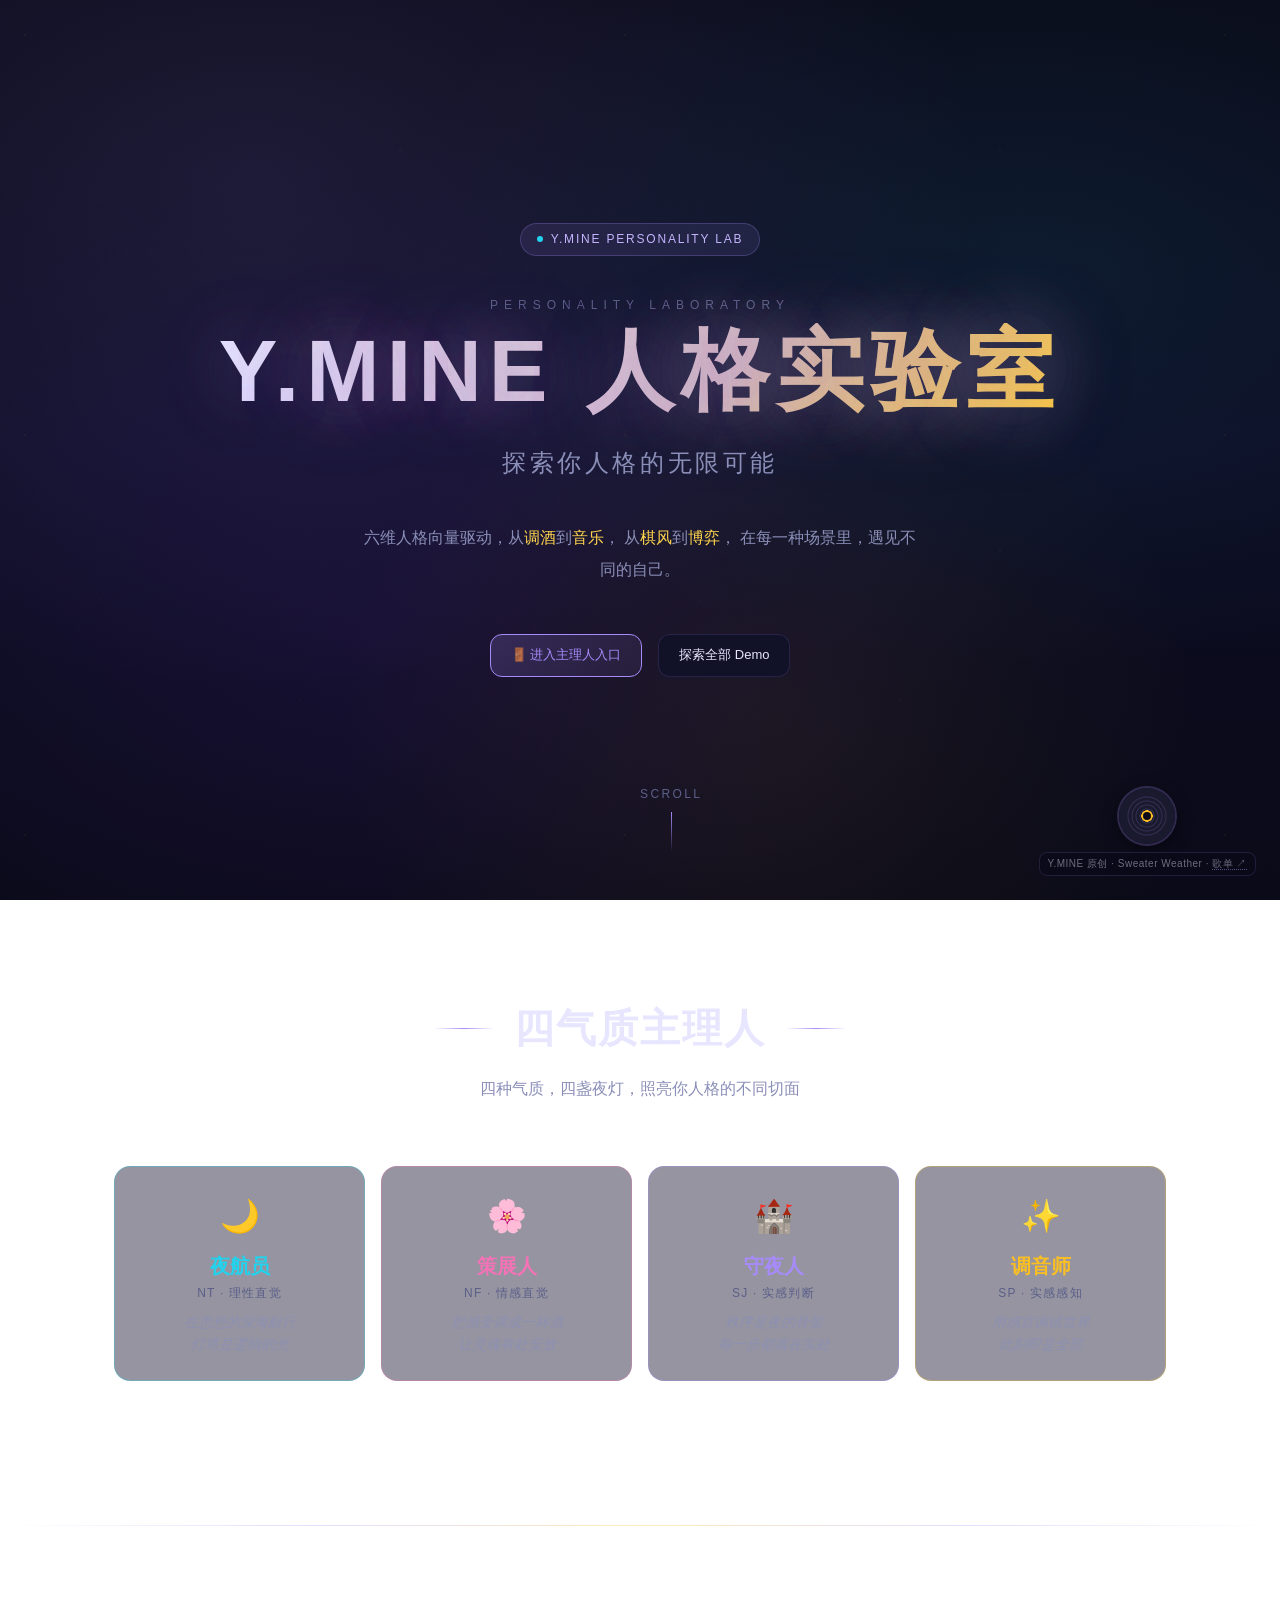
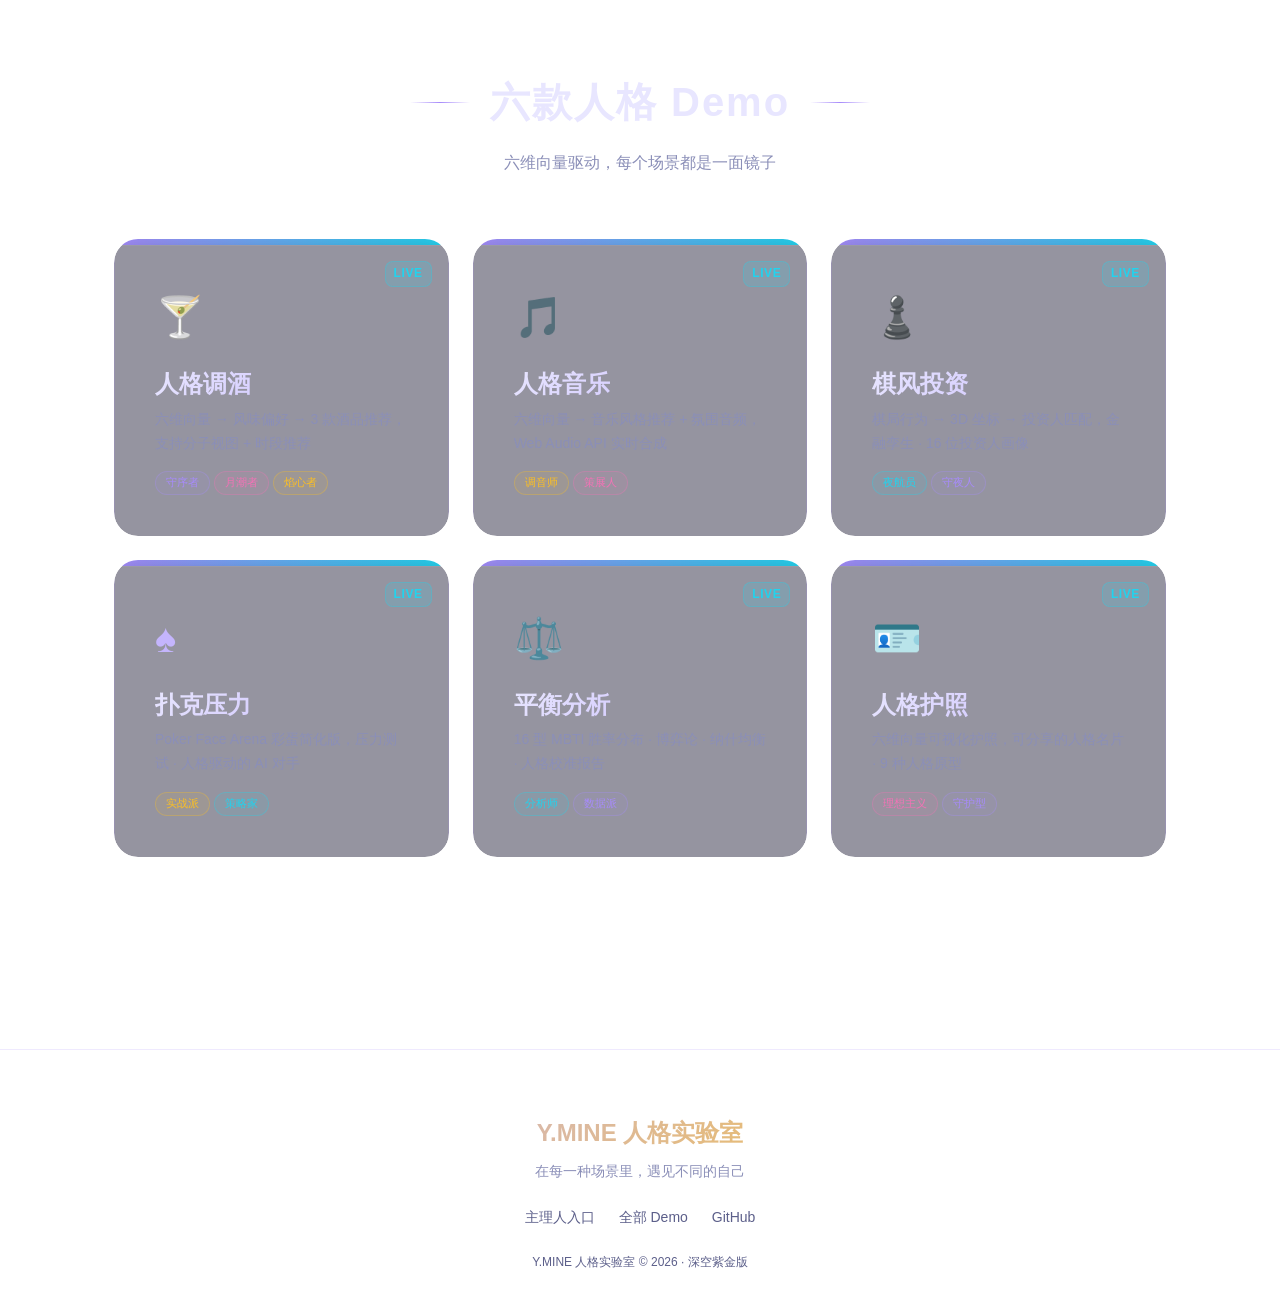
==== commit 9563ce04: "feat: Y.MINE Radio 深夜电台全站上线 + ISFJ 主题曲解锁 - 全局悬浮唱片组件 (shared/radio.js + radio.css), 8 页挂载 - 默认静音/点击播放" ====
--- a/index.html
+++ b/index.html
@@ -348,6 +348,7 @@
       color: var(--text-muted);
     }
   </style>
+  <link rel="stylesheet" href="shared/radio.css">
 </head>
 <body>
   <!-- Hero 区域 -->
@@ -535,5 +536,6 @@
       <div class="footer-copyright">Y.MINE 人格实验室 © 2026 · 深空紫金版</div>
     </div>
   </footer>
+  <script src="shared/radio.js"></script>
 </body>
 </html>
--- a/shared/radio.css
+++ b/shared/radio.css
@@ -0,0 +1,146 @@
+/* ═══════════════════════════════════════════════════════════
+   Y.MINE Radio · 深夜电台悬浮唱片
+   默认静音 · 主动开启 · 低音量循环
+   ═══════════════════════════════════════════════════════════ */
+
+.ym-radio {
+  position: fixed;
+  right: 24px;
+  bottom: 24px;
+  z-index: 9999;
+  display: flex;
+  flex-direction: column;
+  align-items: center;
+  gap: 8px;
+  font-family: inherit;
+}
+
+.ym-radio-disc {
+  width: 56px;
+  height: 56px;
+  border-radius: 50%;
+  cursor: pointer;
+  position: relative;
+  background:
+    radial-gradient(circle at center,
+      #FBBF24 0%, #FBBF24 14%,
+      #1a1a2e 15%, #1a1a2e 100%);
+  box-shadow:
+    0 0 0 2px rgba(167, 139, 250, 0.25),
+    0 4px 16px rgba(0, 0, 0, 0.5);
+  transition: transform 0.3s ease, box-shadow 0.3s ease;
+  border: none;
+  outline: none;
+  -webkit-tap-highlight-color: transparent;
+}
+
+/* 黑胶纹路 */
+.ym-radio-disc::before {
+  content: '';
+  position: absolute;
+  inset: 6px;
+  border-radius: 50%;
+  background: repeating-radial-gradient(
+    circle at center,
+    transparent 0px,
+    transparent 2px,
+    rgba(167, 139, 250, 0.18) 3px,
+    transparent 4px
+  );
+  pointer-events: none;
+}
+
+.ym-radio-disc:hover {
+  transform: scale(1.08);
+  box-shadow:
+    0 0 0 2px rgba(167, 139, 250, 0.55),
+    0 0 24px rgba(167, 139, 250, 0.35),
+    0 4px 16px rgba(0, 0, 0, 0.5);
+}
+
+/* 播放中：旋转 */
+.ym-radio.playing .ym-radio-disc {
+  animation: ymRadioSpin 4s linear infinite;
+  box-shadow:
+    0 0 0 2px rgba(251, 191, 36, 0.6),
+    0 0 28px rgba(251, 191, 36, 0.3),
+    0 4px 16px rgba(0, 0, 0, 0.5);
+}
+
+@keyframes ymRadioSpin {
+  from { transform: rotate(0deg); }
+  to   { transform: rotate(360deg); }
+}
+
+/* 播放中：波纹扩散 */
+.ym-radio.playing .ym-radio-disc::after {
+  content: '';
+  position: absolute;
+  inset: -8px;
+  border-radius: 50%;
+  border: 1px solid rgba(251, 191, 36, 0.5);
+  animation: ymRadioRipple 2s ease-out infinite;
+  pointer-events: none;
+}
+
+@keyframes ymRadioRipple {
+  0%   { transform: scale(0.9); opacity: 0.8; }
+  100% { transform: scale(1.6); opacity: 0; }
+}
+
+/* 中心状态点 */
+.ym-radio-dot {
+  position: absolute;
+  left: 50%;
+  top: 50%;
+  transform: translate(-50%, -50%);
+  width: 8px;
+  height: 8px;
+  border-radius: 50%;
+  background: #0a0a18;
+  z-index: 2;
+  pointer-events: none;
+}
+
+/* 标注小字 */
+.ym-radio-label {
+  font-size: 10px;
+  letter-spacing: 0.5px;
+  color: rgba(232, 230, 255, 0.45);
+  background: rgba(10, 10, 24, 0.75);
+  padding: 3px 8px;
+  border-radius: 8px;
+  border: 1px solid rgba(167, 139, 250, 0.15);
+  backdrop-filter: blur(6px);
+  white-space: nowrap;
+  user-select: none;
+  transition: color 0.3s, border-color 0.3s;
+}
+
+.ym-radio:hover .ym-radio-label {
+  color: rgba(232, 230, 255, 0.85);
+  border-color: rgba(167, 139, 250, 0.4);
+}
+
+.ym-radio.playing .ym-radio-label {
+  color: #FBBF24;
+  border-color: rgba(251, 191, 36, 0.35);
+}
+
+.ym-radio-label a {
+  color: inherit;
+  text-decoration: none;
+  border-bottom: 1px dotted rgba(167, 139, 250, 0.5);
+}
+
+/* 移动端适配 */
+@media (max-width: 768px) {
+  .ym-radio { right: 16px; bottom: 16px; }
+  .ym-radio-disc { width: 48px; height: 48px; }
+  .ym-radio-label { font-size: 9px; }
+}
+
+/* 打印时隐藏 */
+@media print {
+  .ym-radio { display: none; }
+}
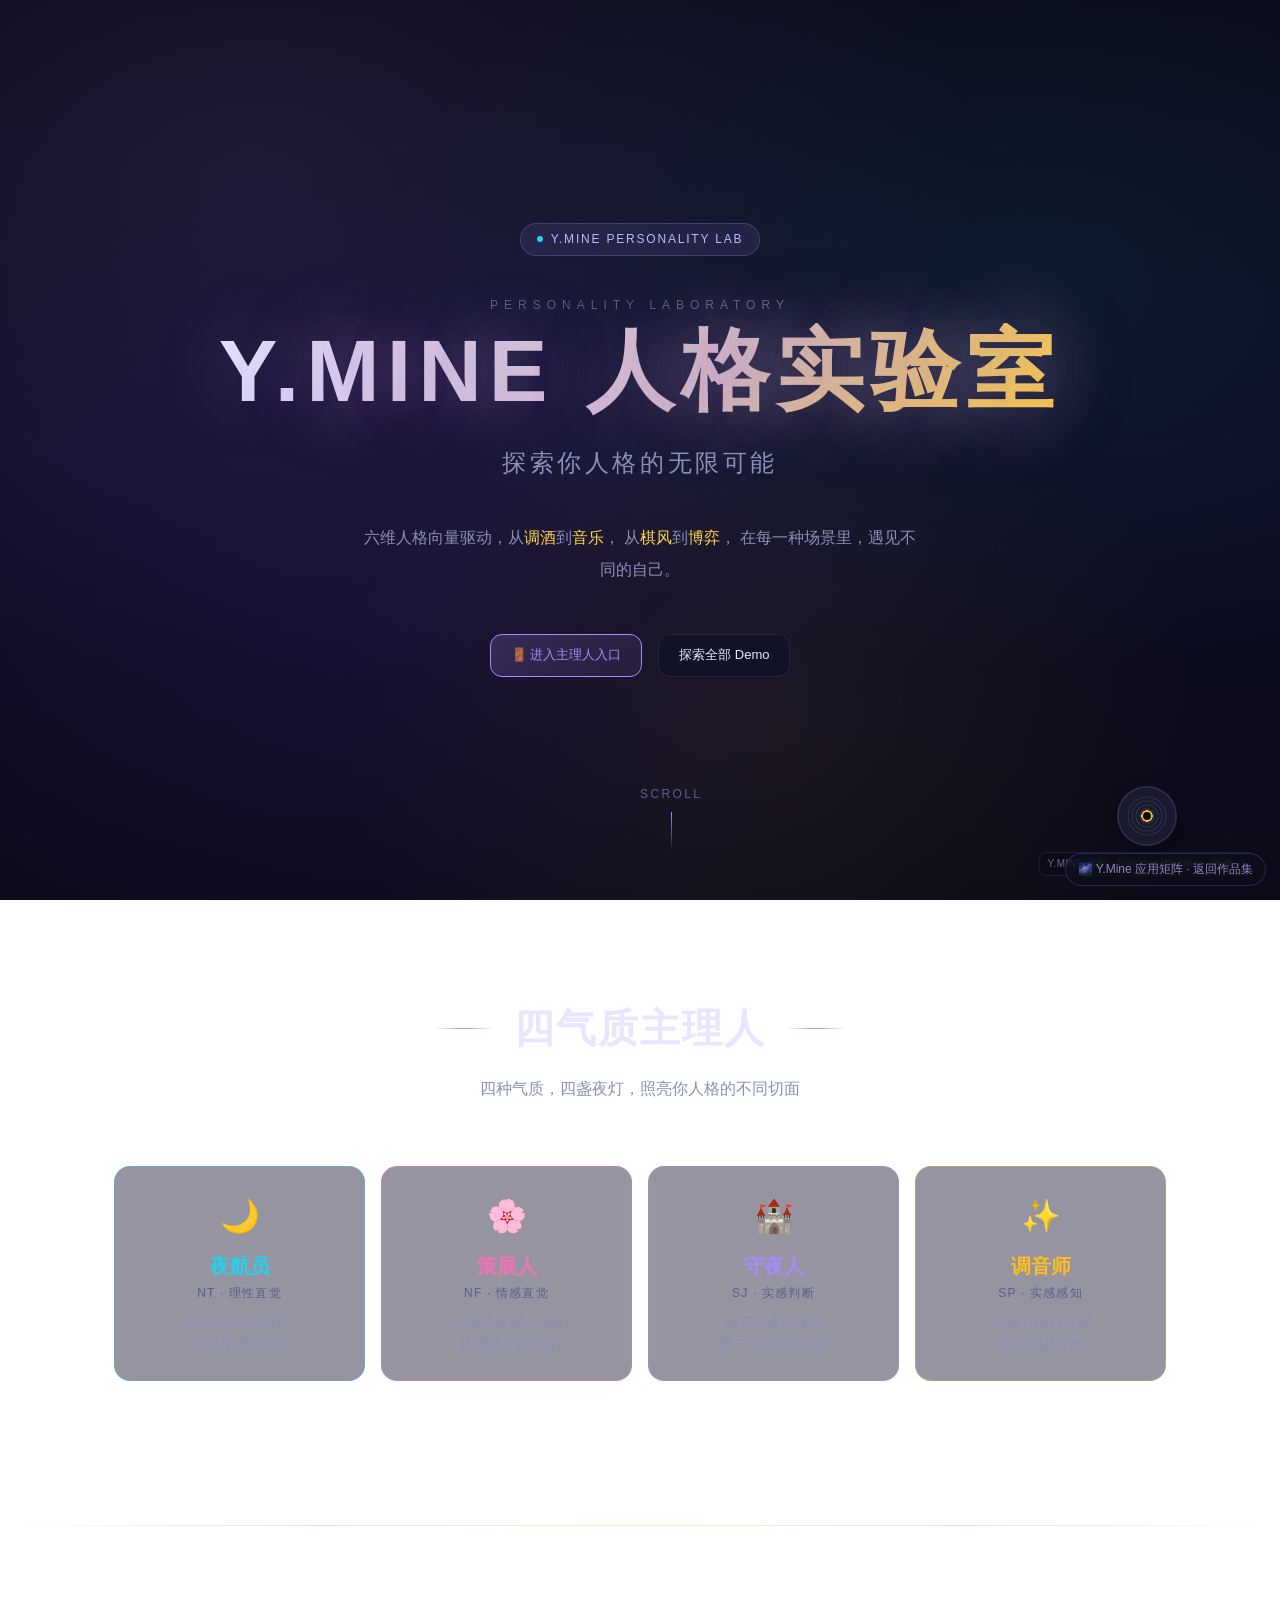
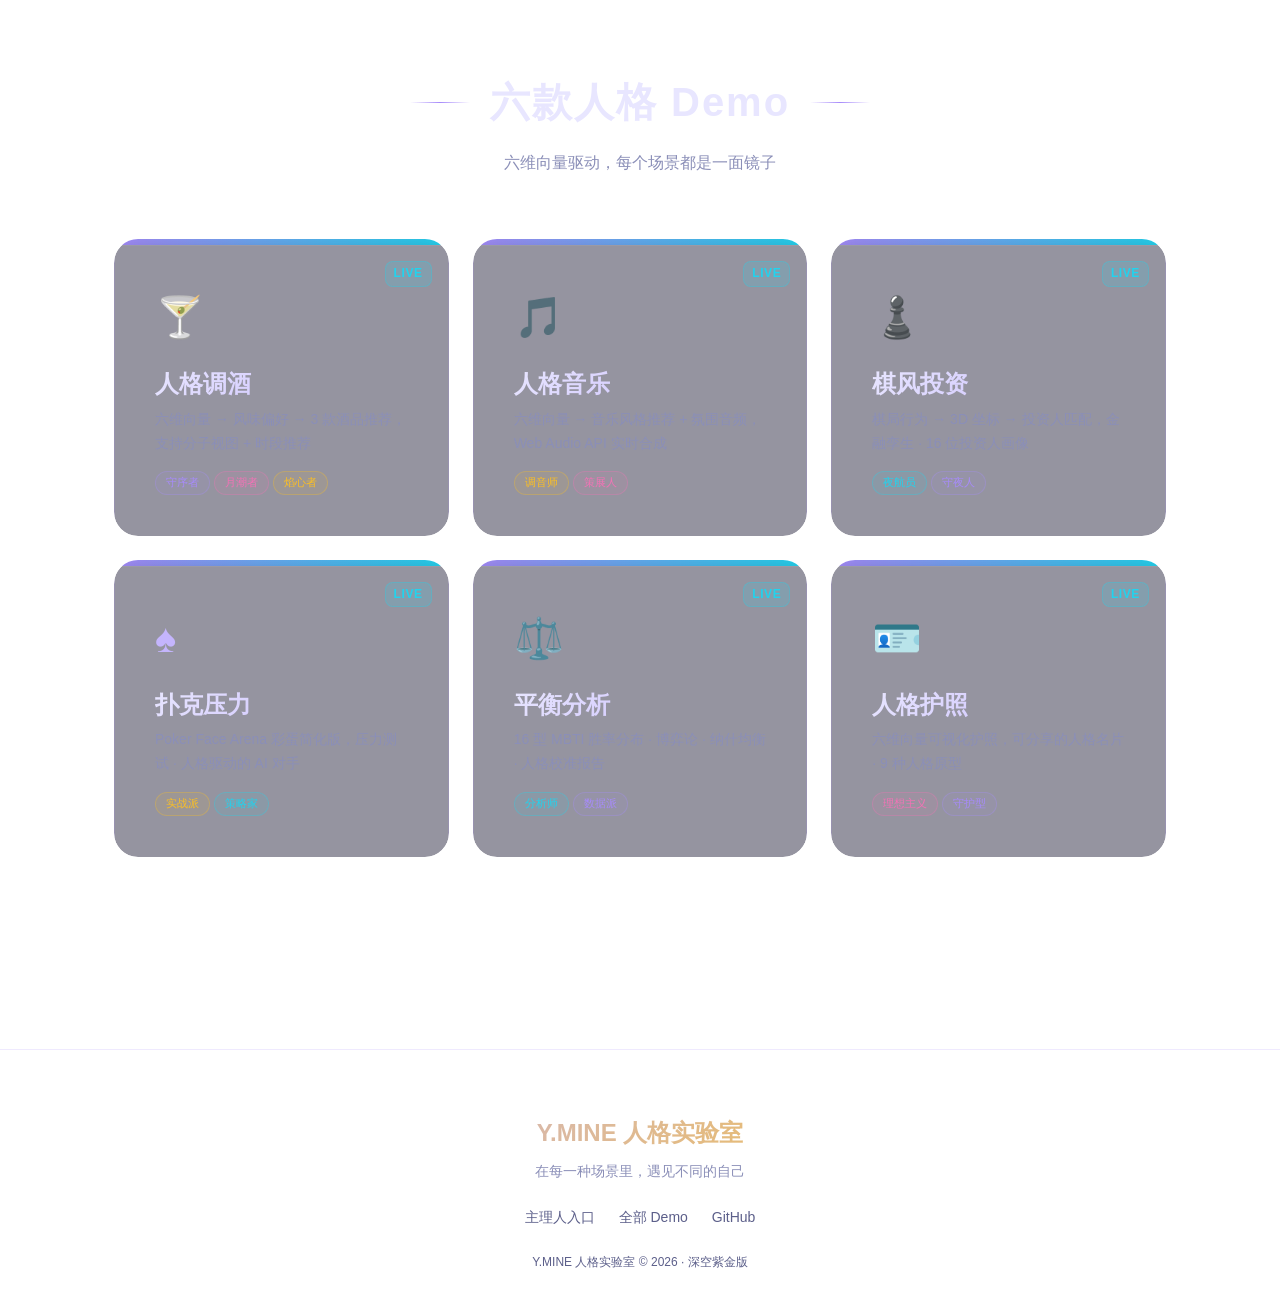
==== commit 1c1e001c: "brand: add Y.Mine matrix backlink to all 8 demo pages" ====
--- a/index.html
+++ b/index.html
@@ -537,5 +537,6 @@
     </div>
   </footer>
   <script src="shared/radio.js"></script>
+<a href="https://hellomind-star.github.io/ymine-validation-hub/" target="_blank" rel="noopener" style="position:fixed;right:14px;bottom:14px;z-index:9999;display:inline-flex;align-items:center;gap:6px;padding:6px 12px;border-radius:999px;background:rgba(15,17,26,.85);border:1px solid rgba(168,85,247,.4);color:#c4b5fd;font-size:12px;font-family:-apple-system,'PingFang SC','Microsoft YaHei',sans-serif;text-decoration:none;backdrop-filter:blur(6px);opacity:.7;transition:opacity .2s" onmouseover="this.style.opacity='1'" onmouseout="this.style.opacity='.7'">🌌 Y.Mine 应用矩阵 · 返回作品集</a>
 </body>
 </html>
